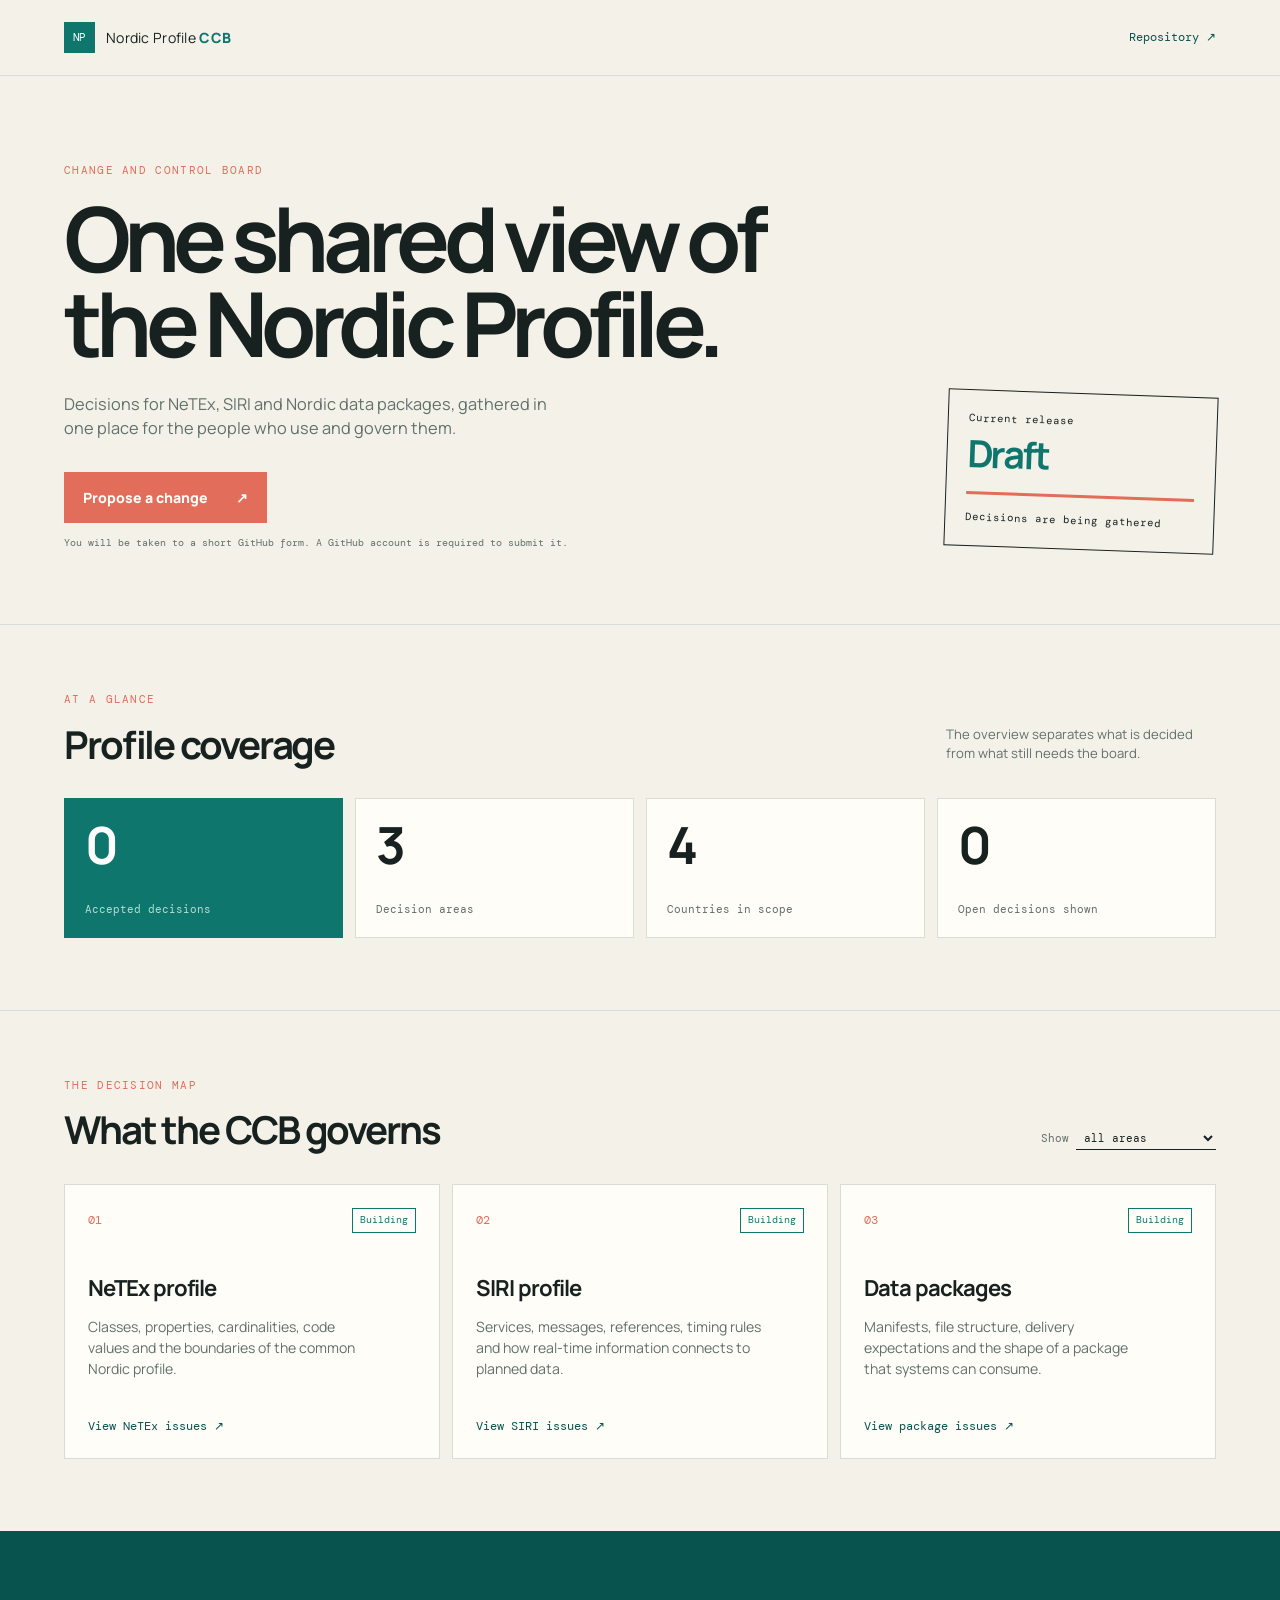
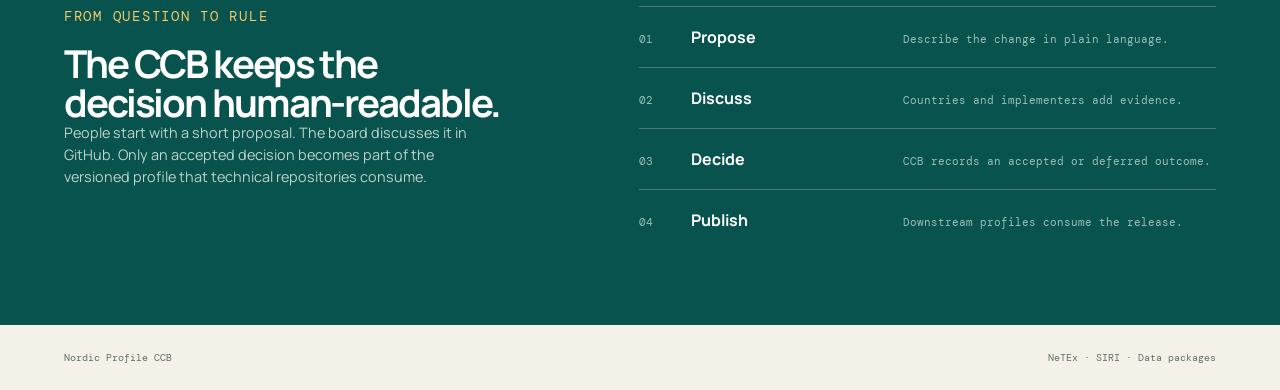
==== docs/index.html @ ba3b88af "Add Nordic Profile overview on GitHub Pages" ====
<!doctype html>
<html lang="en">
<head>
  <meta charset="utf-8">
  <meta name="viewport" content="width=device-width, initial-scale=1">
  <meta name="description" content="Overview of the Nordic Profile decisions for NeTEx, SIRI and data packages.">
  <title>Nordic Profile CCB</title>
  <link rel="preconnect" href="https://fonts.googleapis.com">
  <link rel="preconnect" href="https://fonts.gstatic.com" crossorigin>
  <link href="https://fonts.googleapis.com/css2?family=DM+Mono:wght@400;500&family=Manrope:wght@400;500;600;700;800&display=swap" rel="stylesheet">
  <link rel="stylesheet" href="styles.css">
</head>
<body>
  <header class="topbar">
    <a class="brand" href=".">
      <span class="brand-mark" aria-hidden="true">NP</span>
      <span>Nordic Profile <strong>CCB</strong></span>
    </a>
    <a class="top-link" href="https://github.com/hfjelstad/nordic-profile-change-and-control" target="_blank" rel="noreferrer">Repository <span aria-hidden="true">↗</span></a>
  </header>

  <main>
    <section class="hero">
      <div class="hero-copy">
        <p class="eyebrow">Change and Control Board</p>
        <h1>One shared view of the Nordic Profile.</h1>
        <p class="hero-intro">Decisions for NeTEx, SIRI and Nordic data packages, gathered in one place for the people who use and govern them.</p>
        <a class="primary-action" href="https://github.com/hfjelstad/nordic-profile-change-and-control/issues/new?template=new-decision.yml" target="_blank" rel="noreferrer">Propose a change <span aria-hidden="true">↗</span></a>
        <p class="action-note">You will be taken to a short GitHub form. A GitHub account is required to submit it.</p>
      </div>
      <div class="hero-stamp" aria-label="Nordic Profile status">
        <span class="stamp-label">Current release</span>
        <strong>Draft</strong>
        <span class="stamp-rule"></span>
        <span>Decisions are being gathered</span>
      </div>
    </section>

    <section class="dashboard" aria-labelledby="overview-title">
      <div class="section-heading">
        <div>
          <p class="eyebrow">At a glance</p>
          <h2 id="overview-title">Profile coverage</h2>
        </div>
        <p class="section-note">The overview separates what is decided from what still needs the board.</p>
      </div>
      <div class="summary-grid">
        <article class="summary-card summary-card-accent">
          <span class="summary-number">0</span>
          <span class="summary-label">Accepted decisions</span>
        </article>
        <article class="summary-card">
          <span class="summary-number">3</span>
          <span class="summary-label">Decision areas</span>
        </article>
        <article class="summary-card">
          <span class="summary-number">4</span>
          <span class="summary-label">Countries in scope</span>
        </article>
        <article class="summary-card">
          <span class="summary-number">0</span>
          <span class="summary-label">Open decisions shown</span>
        </article>
      </div>
    </section>

    <section class="areas" aria-labelledby="areas-title">
      <div class="section-heading">
        <div>
          <p class="eyebrow">The decision map</p>
          <h2 id="areas-title">What the CCB governs</h2>
        </div>
        <label class="filter-label" for="area-filter">Show <select id="area-filter"><option value="all">all areas</option><option value="netex">NeTEx</option><option value="siri">SIRI</option><option value="package">Data packages</option></select></label>
      </div>
      <div class="area-grid" id="area-grid">
        <article class="area-card" data-area="netex">
          <div class="area-top"><span class="area-index">01</span><span class="status-pill status-draft">Building</span></div>
          <h3>NeTEx profile</h3>
          <p>Classes, properties, cardinalities, code values and the boundaries of the common Nordic profile.</p>
          <a href="https://github.com/hfjelstad/nordic-profile-change-and-control/issues?q=is%3Aissue+label%3ANeTEx" target="_blank" rel="noreferrer">View NeTEx issues <span aria-hidden="true">↗</span></a>
        </article>
        <article class="area-card" data-area="siri">
          <div class="area-top"><span class="area-index">02</span><span class="status-pill status-draft">Building</span></div>
          <h3>SIRI profile</h3>
          <p>Services, messages, references, timing rules and how real-time information connects to planned data.</p>
          <a href="https://github.com/hfjelstad/nordic-profile-change-and-control/issues?q=is%3Aissue+label%3ASIRI" target="_blank" rel="noreferrer">View SIRI issues <span aria-hidden="true">↗</span></a>
        </article>
        <article class="area-card" data-area="package">
          <div class="area-top"><span class="area-index">03</span><span class="status-pill status-draft">Building</span></div>
          <h3>Data packages</h3>
          <p>Manifests, file structure, delivery expectations and the shape of a package that systems can consume.</p>
          <a href="https://github.com/hfjelstad/nordic-profile-change-and-control/issues?q=is%3Aissue+label%3Adata-package" target="_blank" rel="noreferrer">View package issues <span aria-hidden="true">↗</span></a>
        </article>
      </div>
      <div class="empty-state" id="empty-state" hidden>No decision areas match this filter.</div>
    </section>

    <section class="how-it-works" aria-labelledby="flow-title">
      <div class="flow-intro">
        <p class="eyebrow">From question to rule</p>
        <h2 id="flow-title">The CCB keeps the decision human-readable.</h2>
        <p>People start with a short proposal. The board discusses it in GitHub. Only an accepted decision becomes part of the versioned profile that technical repositories consume.</p>
      </div>
      <ol class="flow-list">
        <li><span>01</span><strong>Propose</strong><small>Describe the change in plain language.</small></li>
        <li><span>02</span><strong>Discuss</strong><small>Countries and implementers add evidence.</small></li>
        <li><span>03</span><strong>Decide</strong><small>CCB records an accepted or deferred outcome.</small></li>
        <li><span>04</span><strong>Publish</strong><small>Downstream profiles consume the release.</small></li>
      </ol>
    </section>
  </main>

  <footer class="footer"><span>Nordic Profile CCB</span><span>NeTEx · SIRI · Data packages</span></footer>
  <script src="app.js"></script>
</body>
</html>
---- docs/styles.css ----
:root {
  --ink: #17211f;
  --muted: #61706b;
  --paper: #f4f1e9;
  --white: #fffdf8;
  --line: #d8ddd5;
  --teal: #0f766e;
  --teal-dark: #09534e;
  --coral: #e26d5a;
  --yellow: #f3c969;
  --mono: "DM Mono", monospace;
  --sans: "Manrope", sans-serif;
}

* { box-sizing: border-box; }
html { background: var(--paper); scroll-behavior: smooth; }
body { margin: 0; color: var(--ink); font-family: var(--sans); line-height: 1.5; }
a { color: inherit; }
.topbar { align-items: center; border-bottom: 1px solid var(--line); display: flex; justify-content: space-between; margin: 0 auto; max-width: 1280px; padding: 22px 5vw; }
.brand { align-items: center; display: flex; font-size: .88rem; gap: 11px; letter-spacing: .02em; text-decoration: none; }
.brand strong { color: var(--teal); font-weight: 800; }
.brand-mark { align-items: center; background: var(--teal); color: white; display: inline-flex; font-family: var(--mono); font-size: .7rem; height: 31px; justify-content: center; letter-spacing: -.06em; width: 31px; }
.top-link, .area-card a { color: var(--teal-dark); font-family: var(--mono); font-size: .72rem; text-decoration: none; }
.top-link:hover, .area-card a:hover { color: var(--coral); }
main { margin: 0 auto; max-width: 1280px; }
.hero { align-items: end; display: grid; gap: 8vw; grid-template-columns: minmax(0, 1fr) 270px; min-height: 490px; padding: 86px 5vw 74px; }
.eyebrow { color: var(--coral); font-family: var(--mono); font-size: .68rem; letter-spacing: .12em; margin: 0 0 18px; text-transform: uppercase; }
h1, h2, h3, p { margin-top: 0; }
h1 { font-size: clamp(3rem, 7vw, 6.7rem); letter-spacing: -.075em; line-height: .94; margin-bottom: 27px; max-width: 800px; }
h2 { font-size: clamp(1.65rem, 3vw, 2.65rem); letter-spacing: -.055em; line-height: 1; margin-bottom: 0; }
h3 { font-size: 1.38rem; letter-spacing: -.04em; margin-bottom: 12px; }
.hero-intro { color: var(--muted); font-size: 1.02rem; max-width: 510px; }
.primary-action { background: var(--coral); color: #fffdf8; display: inline-flex; font-size: .88rem; font-weight: 800; gap: 28px; margin-top: 15px; padding: 15px 19px; text-decoration: none; }
.primary-action:hover { background: var(--teal); }
.action-note { color: var(--muted); font-family: var(--mono); font-size: .64rem; margin: 12px 0 0; }
.hero-stamp { border: 1px solid var(--ink); display: flex; flex-direction: column; gap: 8px; padding: 20px; transform: rotate(2deg); }
.hero-stamp strong { color: var(--teal); font-size: 2.35rem; letter-spacing: -.07em; line-height: 1; }
.stamp-label, .hero-stamp > span:last-child { font-family: var(--mono); font-size: .66rem; }
.stamp-rule { background: var(--coral); height: 3px; margin: 12px 0 7px; width: 100%; }
.dashboard, .areas { border-top: 1px solid var(--line); padding: 66px 5vw 72px; }
.section-heading { align-items: end; display: flex; justify-content: space-between; margin-bottom: 34px; }
.section-note { color: var(--muted); font-size: .82rem; margin: 0; max-width: 270px; }
.summary-grid { display: grid; gap: 12px; grid-template-columns: repeat(4, 1fr); }
.summary-card { background: var(--white); border: 1px solid var(--line); display: flex; flex-direction: column; min-height: 140px; padding: 20px; }
.summary-card-accent { background: var(--teal); border-color: var(--teal); color: white; }
.summary-number { font-size: 3.2rem; font-weight: 700; letter-spacing: -.08em; line-height: 1; }
.summary-label { color: var(--muted); font-family: var(--mono); font-size: .67rem; margin-top: auto; }
.summary-card-accent .summary-label { color: #b7dbd5; }
.filter-label { color: var(--muted); font-family: var(--mono); font-size: .7rem; }
select { background: transparent; border: 0; border-bottom: 1px solid var(--ink); color: var(--ink); font: inherit; padding: 3px 25px 3px 4px; }
.area-grid { display: grid; gap: 12px; grid-template-columns: repeat(3, 1fr); }
.area-card { background: var(--white); border: 1px solid var(--line); display: flex; flex-direction: column; min-height: 275px; padding: 23px; }
.area-card p { color: var(--muted); font-size: .88rem; max-width: 290px; }
.area-card a { margin-top: auto; }
.area-top { align-items: center; display: flex; justify-content: space-between; margin-bottom: 38px; }
.area-index { color: var(--coral); font-family: var(--mono); font-size: .73rem; }
.status-pill { border: 1px solid currentColor; font-family: var(--mono); font-size: .62rem; padding: 4px 7px; }
.status-draft { color: var(--teal); }
.empty-state { color: var(--muted); padding: 30px 0 0; }
.how-it-works { background: var(--teal-dark); color: white; display: grid; gap: 8vw; grid-template-columns: .9fr 1.1fr; padding: 75px 5vw; }
.how-it-works .eyebrow { color: var(--yellow); }
.how-it-works h2 { max-width: 450px; }
.how-it-works p { color: #bdd3cd; font-size: .9rem; max-width: 430px; }
.flow-list { list-style: none; margin: 0; padding: 0; }
.flow-list li { align-items: baseline; border-top: 1px solid #467b74; display: grid; gap: 17px; grid-template-columns: 35px 1fr 1.6fr; padding: 18px 0; }
.flow-list span, .flow-list small { color: #98c0b9; font-family: var(--mono); font-size: .66rem; }
.flow-list strong { font-size: 1rem; }
.footer { color: var(--muted); display: flex; font-family: var(--mono); font-size: .65rem; justify-content: space-between; margin: 0 auto; max-width: 1280px; padding: 25px 5vw; }
@media (max-width: 720px) {
  .topbar { padding: 18px 6vw; }
  .top-link { font-size: .65rem; }
  .hero { display: block; min-height: auto; padding: 68px 6vw 62px; }
  h1 { font-size: clamp(3rem, 15vw, 5rem); }
  .hero-stamp { margin-top: 54px; max-width: 270px; }
  .dashboard, .areas { padding: 50px 6vw; }
  .section-heading { align-items: start; display: block; }
  .section-note { margin-top: 18px; }
  .summary-grid { grid-template-columns: repeat(2, 1fr); }
  .area-grid { grid-template-columns: 1fr; }
  .how-it-works { display: block; padding: 56px 6vw; }
  .flow-list { margin-top: 42px; }
  .flow-list li { grid-template-columns: 30px 1fr; }
  .flow-list small { grid-column: 2; margin-top: -12px; }
  .footer { display: block; padding: 23px 6vw; }
  .footer span { display: block; margin-bottom: 8px; }
}
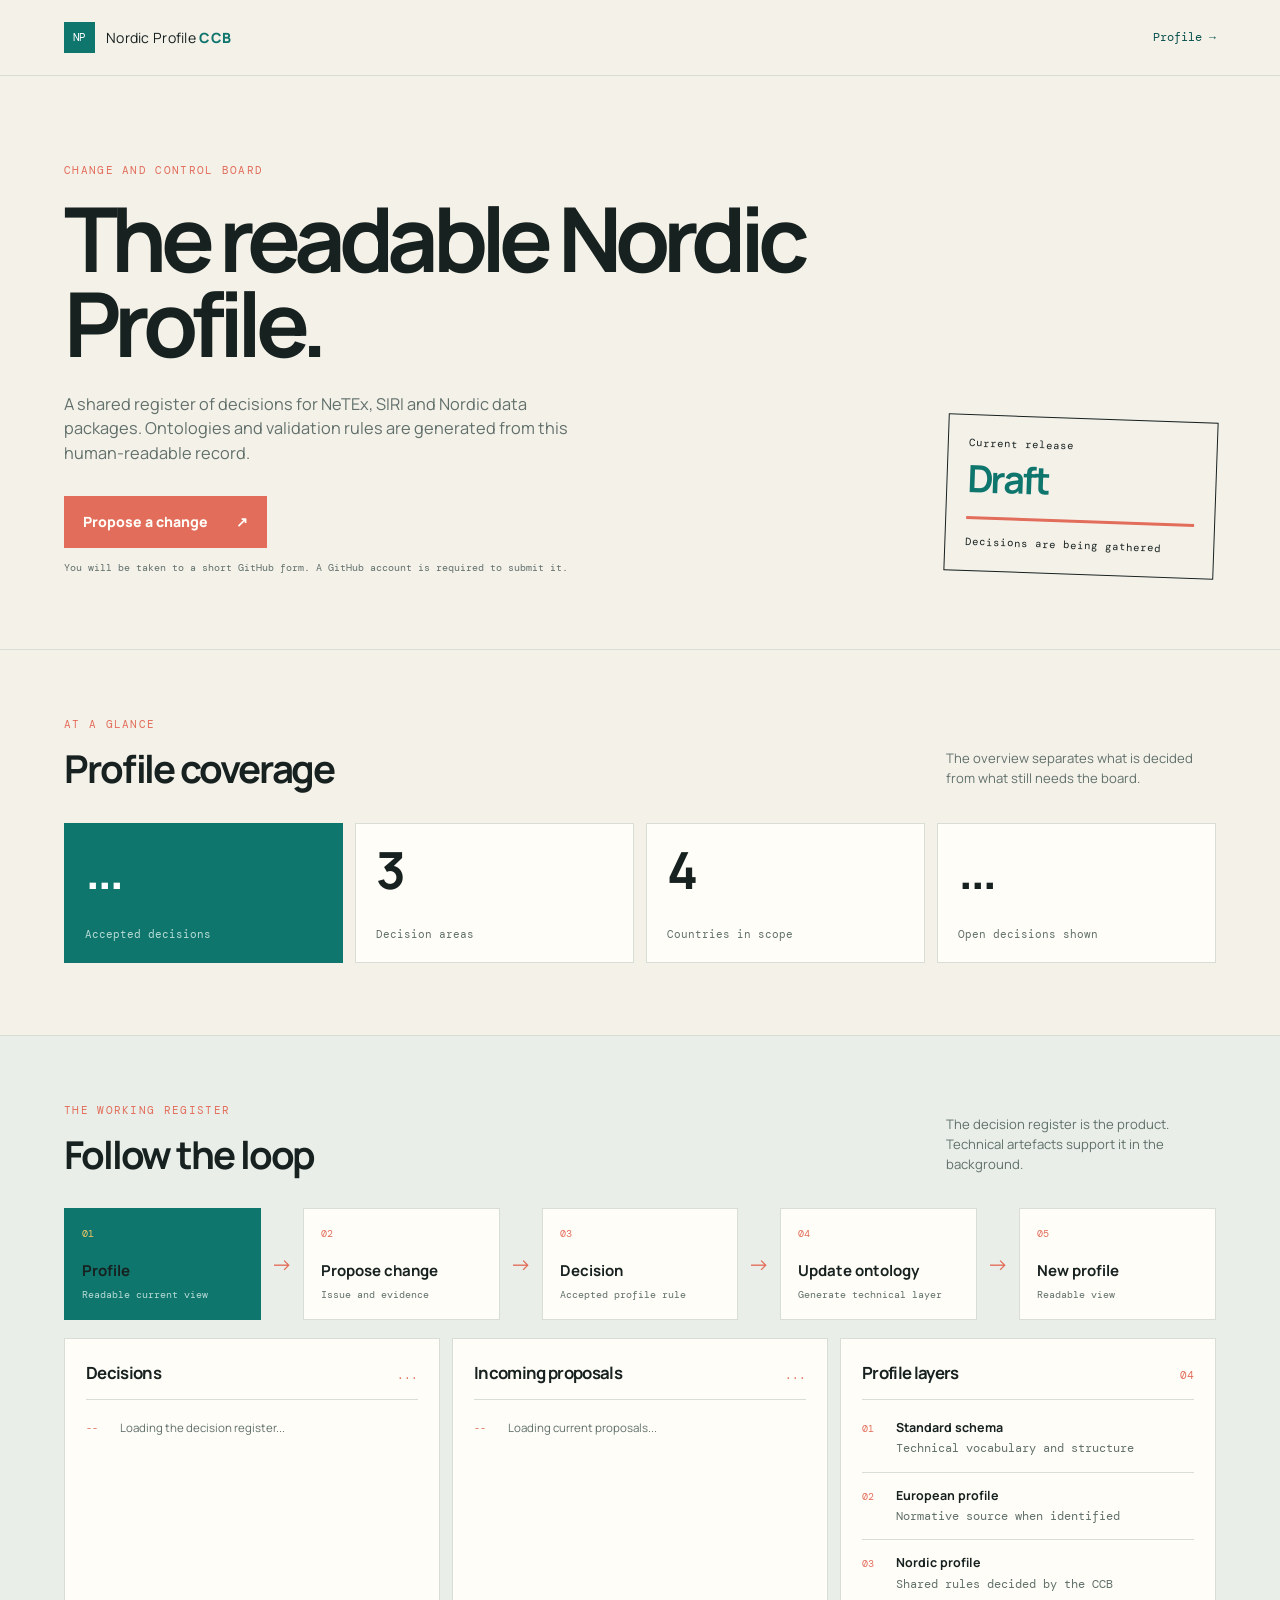
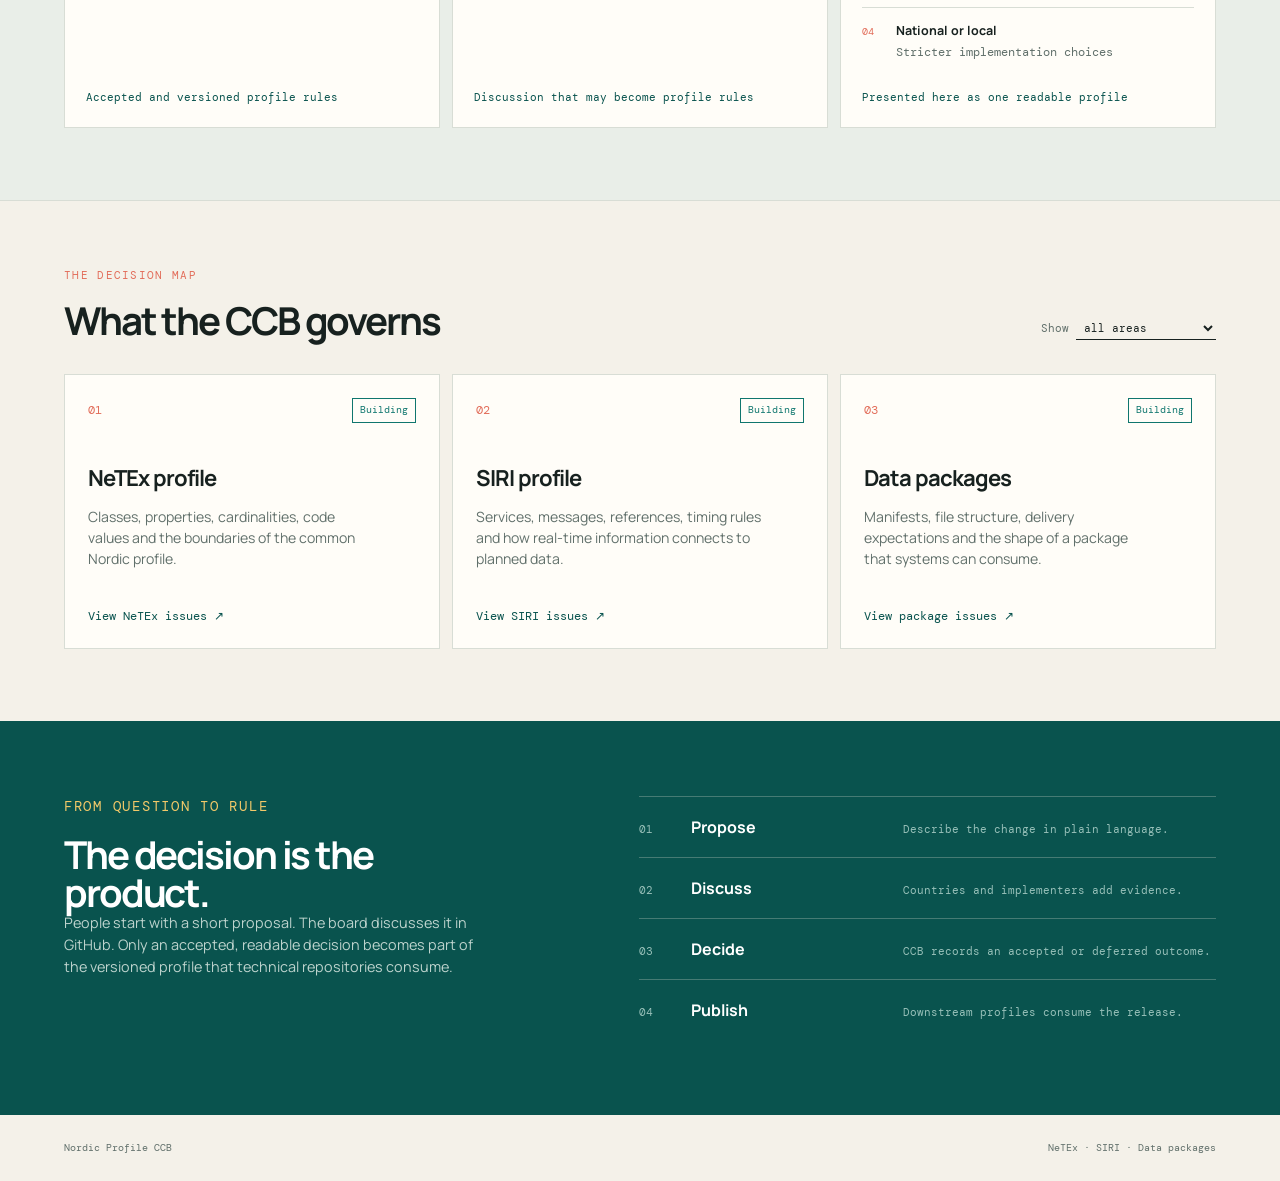
==== commit 312c2a53: "Add SIRI-FM proposal bundle and profile baseline" ====
--- a/docs/index.html
+++ b/docs/index.html
@@ -3,7 +3,7 @@
 <head>
   <meta charset="utf-8">
   <meta name="viewport" content="width=device-width, initial-scale=1">
-  <meta name="description" content="Overview of the Nordic Profile decisions for NeTEx, SIRI and data packages.">
+  <meta name="description" content="Readable register of Nordic Profile decisions for NeTEx, SIRI and data packages.">
   <title>Nordic Profile CCB</title>
   <link rel="preconnect" href="https://fonts.googleapis.com">
   <link rel="preconnect" href="https://fonts.gstatic.com" crossorigin>
@@ -16,15 +16,15 @@
       <span class="brand-mark" aria-hidden="true">NP</span>
       <span>Nordic Profile <strong>CCB</strong></span>
     </a>
-    <a class="top-link" href="https://github.com/hfjelstad/nordic-profile-change-and-control" target="_blank" rel="noreferrer">Repository <span aria-hidden="true">↗</span></a>
+    <a class="top-link" href="profile.html">Profile <span aria-hidden="true">→</span></a>
   </header>
 
   <main>
     <section class="hero">
       <div class="hero-copy">
         <p class="eyebrow">Change and Control Board</p>
-        <h1>One shared view of the Nordic Profile.</h1>
-        <p class="hero-intro">Decisions for NeTEx, SIRI and Nordic data packages, gathered in one place for the people who use and govern them.</p>
+        <h1>The readable Nordic Profile.</h1>
+        <p class="hero-intro">A shared register of decisions for NeTEx, SIRI and Nordic data packages. Ontologies and validation rules are generated from this human-readable record.</p>
         <a class="primary-action" href="https://github.com/hfjelstad/nordic-profile-change-and-control/issues/new?template=new-decision.yml" target="_blank" rel="noreferrer">Propose a change <span aria-hidden="true">↗</span></a>
         <p class="action-note">You will be taken to a short GitHub form. A GitHub account is required to submit it.</p>
       </div>
@@ -46,7 +46,7 @@
       </div>
       <div class="summary-grid">
         <article class="summary-card summary-card-accent">
-          <span class="summary-number">0</span>
+          <span class="summary-number" id="accepted-count">...</span>
           <span class="summary-label">Accepted decisions</span>
         </article>
         <article class="summary-card">
@@ -58,8 +58,55 @@
           <span class="summary-label">Countries in scope</span>
         </article>
         <article class="summary-card">
-          <span class="summary-number">0</span>
+          <span class="summary-number" id="open-count">...</span>
           <span class="summary-label">Open decisions shown</span>
+        </article>
+      </div>
+    </section>
+
+    <section class="workspace" aria-labelledby="workspace-title">
+      <div class="section-heading">
+        <div>
+          <p class="eyebrow">The working register</p>
+          <h2 id="workspace-title">Follow the loop</h2>
+        </div>
+        <p class="section-note">The decision register is the product. Technical artefacts support it in the background.</p>
+      </div>
+      <div class="loop-strip" aria-label="Closed feedback loop">
+        <a class="loop-step loop-step-link loop-step-current" href="profile.html"><span>01</span><strong>Profile</strong><small>Readable current view</small></a>
+        <span class="loop-arrow" aria-hidden="true">→</span>
+        <a class="loop-step loop-step-link" href="https://github.com/hfjelstad/nordic-profile-change-and-control/issues/new?template=new-decision.yml" target="_blank" rel="noreferrer"><span>02</span><strong>Propose change</strong><small>Issue and evidence</small></a>
+        <span class="loop-arrow" aria-hidden="true">→</span>
+        <div class="loop-step"><span>03</span><strong>Decision</strong><small>Accepted profile rule</small></div>
+        <span class="loop-arrow" aria-hidden="true">→</span>
+        <div class="loop-step"><span>04</span><strong>Update ontology</strong><small>Generate technical layer</small></div>
+        <span class="loop-arrow" aria-hidden="true">→</span>
+        <a class="loop-step loop-step-link" href="profile.html"><span>05</span><strong>New profile</strong><small>Readable view</small></a>
+      </div>
+      <div class="register-grid">
+        <article class="register-panel">
+          <div class="panel-heading"><h3>Decisions</h3><span class="panel-count" id="decision-count">...</span></div>
+          <ul class="register-list" id="decision-list">
+            <li class="register-empty"><span class="list-marker">--</span><span>Loading the decision register...</span></li>
+          </ul>
+          <span class="panel-link panel-link-static">Accepted and versioned profile rules</span>
+        </article>
+        <article class="register-panel">
+          <div class="panel-heading"><h3>Incoming proposals</h3><span class="panel-count" id="issue-count">...</span></div>
+          <ul class="register-list" id="issue-list">
+            <li class="register-empty"><span class="list-marker">--</span><span>Loading current proposals...</span></li>
+          </ul>
+          <span class="panel-link panel-link-static">Discussion that may become profile rules</span>
+        </article>
+        <article class="register-panel">
+          <div class="panel-heading"><h3>Profile layers</h3><span class="panel-count">04</span></div>
+          <ul class="register-list">
+            <li><span class="list-marker">01</span><span><strong>Standard schema</strong><small>Technical vocabulary and structure</small></span></li>
+            <li><span class="list-marker">02</span><span><strong>European profile</strong><small>Normative source when identified</small></span></li>
+            <li><span class="list-marker">03</span><span><strong>Nordic profile</strong><small>Shared rules decided by the CCB</small></span></li>
+            <li><span class="list-marker">04</span><span><strong>National or local</strong><small>Stricter implementation choices</small></span></li>
+          </ul>
+          <span class="panel-link panel-link-static">Presented here as one readable profile</span>
         </article>
       </div>
     </section>
@@ -98,8 +145,8 @@
     <section class="how-it-works" aria-labelledby="flow-title">
       <div class="flow-intro">
         <p class="eyebrow">From question to rule</p>
-        <h2 id="flow-title">The CCB keeps the decision human-readable.</h2>
-        <p>People start with a short proposal. The board discusses it in GitHub. Only an accepted decision becomes part of the versioned profile that technical repositories consume.</p>
+        <h2 id="flow-title">The decision is the product.</h2>
+        <p>People start with a short proposal. The board discusses it in GitHub. Only an accepted, readable decision becomes part of the versioned profile that technical repositories consume.</p>
       </div>
       <ol class="flow-list">
         <li><span>01</span><strong>Propose</strong><small>Describe the change in plain language.</small></li>
--- a/docs/styles.css
+++ b/docs/styles.css
@@ -37,7 +37,7 @@
 .hero-stamp strong { color: var(--teal); font-size: 2.35rem; letter-spacing: -.07em; line-height: 1; }
 .stamp-label, .hero-stamp > span:last-child { font-family: var(--mono); font-size: .66rem; }
 .stamp-rule { background: var(--coral); height: 3px; margin: 12px 0 7px; width: 100%; }
-.dashboard, .areas { border-top: 1px solid var(--line); padding: 66px 5vw 72px; }
+.dashboard, .workspace, .areas { border-top: 1px solid var(--line); padding: 66px 5vw 72px; }
 .section-heading { align-items: end; display: flex; justify-content: space-between; margin-bottom: 34px; }
 .section-note { color: var(--muted); font-size: .82rem; margin: 0; max-width: 270px; }
 .summary-grid { display: grid; gap: 12px; grid-template-columns: repeat(4, 1fr); }
@@ -46,6 +46,35 @@
 .summary-number { font-size: 3.2rem; font-weight: 700; letter-spacing: -.08em; line-height: 1; }
 .summary-label { color: var(--muted); font-family: var(--mono); font-size: .67rem; margin-top: auto; }
 .summary-card-accent .summary-label { color: #b7dbd5; }
+.workspace { background: #e9eee8; }
+.loop-strip { align-items: stretch; display: grid; gap: 10px; grid-template-columns: 1fr auto 1fr auto 1fr auto 1fr auto 1fr; margin-bottom: 18px; }
+.loop-step { background: var(--white); border: 1px solid var(--line); display: flex; flex-direction: column; min-height: 112px; padding: 17px; }
+.loop-step-current { background: var(--teal); border-color: var(--teal); color: white; }
+.loop-step-link { color: inherit; text-decoration: none; }
+.loop-step-link:hover { border-color: var(--coral); color: var(--teal-dark); }
+.loop-step span { color: var(--coral); font-family: var(--mono); font-size: .65rem; margin-bottom: 18px; }
+.loop-step-current span { color: var(--yellow); }
+.loop-step strong { font-size: .94rem; }
+.loop-step small { color: var(--muted); font-family: var(--mono); font-size: .61rem; margin-top: auto; }
+.loop-step-current small { color: #b7dbd5; }
+.loop-arrow { align-self: center; color: var(--coral); font-size: 1.35rem; }
+.register-grid { display: grid; gap: 12px; grid-template-columns: repeat(3, 1fr); }
+.register-panel { background: var(--white); border: 1px solid var(--line); display: flex; flex-direction: column; min-height: 270px; padding: 21px; }
+.panel-heading { align-items: baseline; border-bottom: 1px solid var(--line); display: flex; justify-content: space-between; margin-bottom: 5px; padding-bottom: 13px; }
+.panel-heading h3 { font-size: 1.05rem; margin: 0; }
+.panel-count { color: var(--coral); font-family: var(--mono); font-size: .68rem; }
+.register-list { list-style: none; margin: 0; padding: 0; }
+.register-list li { align-items: flex-start; border-bottom: 1px solid var(--line); display: flex; gap: 12px; padding: 14px 0; }
+.register-list li:last-child { border-bottom: 0; }
+.list-marker { color: var(--coral); flex: 0 0 22px; font-family: var(--mono); font-size: .63rem; padding-top: 2px; }
+.register-list a { color: var(--ink); text-decoration: none; }
+.register-list a:hover { color: var(--teal); }
+.register-list strong, .register-list small { display: block; }
+.register-list strong { font-size: .78rem; }
+.register-list small, .register-empty { color: var(--muted); font-size: .72rem; }
+.register-list small { font-family: var(--mono); margin-top: 3px; }
+.panel-link { color: var(--teal-dark); font-family: var(--mono); font-size: .66rem; margin-top: auto; padding-top: 15px; text-decoration: none; }
+.panel-link:hover { color: var(--coral); }
 .filter-label { color: var(--muted); font-family: var(--mono); font-size: .7rem; }
 select { background: transparent; border: 0; border-bottom: 1px solid var(--ink); color: var(--ink); font: inherit; padding: 3px 25px 3px 4px; }
 .area-grid { display: grid; gap: 12px; grid-template-columns: repeat(3, 1fr); }
@@ -66,16 +95,84 @@
 .flow-list span, .flow-list small { color: #98c0b9; font-family: var(--mono); font-size: .66rem; }
 .flow-list strong { font-size: 1rem; }
 .footer { color: var(--muted); display: flex; font-family: var(--mono); font-size: .65rem; justify-content: space-between; margin: 0 auto; max-width: 1280px; padding: 25px 5vw; }
+.profile-hero { align-items: end; display: grid; gap: 8vw; grid-template-columns: minmax(0, 1fr) 270px; padding: 76px 5vw 65px; }
+.profile-hero h1 { margin-bottom: 24px; }
+.profile-meta { border-left: 3px solid var(--coral); display: flex; flex-direction: column; gap: 7px; padding: 9px 0 9px 18px; }
+.profile-meta span, .profile-meta small { color: var(--muted); font-family: var(--mono); font-size: .64rem; }
+.profile-meta strong { color: var(--teal); font-size: 1.75rem; letter-spacing: -.06em; }
+.profile-toolbar { align-items: end; border-bottom: 1px solid var(--line); border-top: 1px solid var(--line); display: flex; justify-content: space-between; padding: 18px 5vw; }
+.profile-tabs { display: flex; gap: 7px; }
+.profile-tab { background: transparent; border: 1px solid var(--line); color: var(--muted); cursor: pointer; font: .68rem var(--mono); padding: 9px 12px; }
+.profile-tab:hover, .profile-tab.is-active { background: var(--teal); border-color: var(--teal); color: white; }
+.profile-search { color: var(--muted); display: flex; flex-direction: column; font: .62rem var(--mono); gap: 6px; }
+.profile-search input { background: var(--white); border: 1px solid var(--line); color: var(--ink); font: .78rem var(--sans); min-width: 280px; padding: 9px 11px; }
+.profile-summary { display: grid; grid-template-columns: repeat(3, 1fr); gap: 1px; background: var(--line); border-bottom: 1px solid var(--line); }
+.profile-summary div { background: var(--paper); display: flex; flex-direction: column; padding: 22px 5vw; }
+.profile-summary strong { font-size: 2.1rem; letter-spacing: -.07em; line-height: 1; }
+.profile-summary span { color: var(--muted); font: .64rem var(--mono); margin-top: 9px; }
+.profile-context { background: #e9eee8; border-bottom: 1px solid var(--line); padding: 58px 5vw 64px; }
+.context-grid { display: grid; gap: 10px; grid-template-columns: .7fr .7fr 1.6fr; }
+.context-card { background: var(--white); border: 1px solid var(--line); display: flex; flex-direction: column; min-height: 115px; padding: 18px; }
+.context-card span { color: var(--coral); font: .62rem var(--mono); text-transform: uppercase; }
+.context-card strong { font-size: 1.2rem; letter-spacing: -.04em; margin-top: 16px; }
+.context-card small { color: var(--muted); font: .62rem var(--mono); margin-top: auto; }
+.context-tags { display: flex; flex-wrap: wrap; gap: 7px; margin-top: 17px; }
+.context-tags span { background: #dce8df; color: var(--teal-dark); font-size: .62rem; padding: 7px 9px; text-transform: none; }
+.profile-content { padding: 67px 5vw 90px; }
+.profile-list { display: grid; gap: 10px; grid-template-columns: repeat(2, minmax(0, 1fr)); }
+.profile-entry { background: var(--white); border: 1px solid var(--line); display: flex; min-height: 180px; padding: 21px; }
+.entry-marker { color: var(--coral); flex: 0 0 48px; font: .6rem var(--mono); padding-top: 4px; }
+.entry-body { min-width: 0; }
+.entry-heading { align-items: baseline; display: flex; gap: 12px; justify-content: space-between; }
+.entry-heading h3 { font-size: 1.08rem; margin-bottom: 0; }
+.entry-heading span { color: var(--teal); font: .59rem var(--mono); white-space: nowrap; }
+.entry-body p { color: var(--muted); font-size: .8rem; margin: 16px 0; }
+.entry-body code { background: #e9eee8; color: var(--teal-dark); display: block; font: .64rem var(--mono); overflow-wrap: anywhere; padding: 7px 9px; }
+.entry-body small { color: var(--muted); display: block; font: .6rem var(--mono); margin-top: 12px; }
+.profile-rule { min-height: 130px; }
+.profile-rule .entry-body p { margin: 10px 0; }
+.object-rules { border-left: 2px solid var(--coral); display: flex; flex-direction: column; gap: 6px; margin: 16px 0 3px; padding-left: 11px; }
+.object-rules strong { color: var(--teal-dark); font: .63rem var(--mono); text-transform: uppercase; }
+.object-rules span { color: var(--muted); font-size: .71rem; }
+.object-rules code { background: transparent; display: inline; font-size: .62rem; padding: 0; }
+.object-links { display: flex; flex-wrap: wrap; gap: 8px; margin-top: 15px; }
+.object-links a { border-bottom: 1px solid var(--teal); color: var(--teal-dark); font: .63rem var(--mono); text-decoration: none; text-transform: capitalize; }
+.object-links a:hover { border-color: var(--coral); color: var(--coral); }
+.object-doc-path { border-left: 2px solid var(--teal); display: flex; flex-direction: column; gap: 5px; margin-top: 15px; padding-left: 11px; }
+.object-doc-path strong { color: var(--teal-dark); font: .63rem var(--mono); text-transform: uppercase; }
+.object-doc-path code { background: transparent; color: var(--muted); font-size: .62rem; overflow-wrap: anywhere; padding: 0; }
+.profile-loading { background: var(--white); border: 1px solid var(--line); color: var(--muted); grid-column: 1 / -1; padding: 27px; }
+.pending-content { background: #eee8d8; border-top: 1px solid var(--line); padding: 58px 5vw 72px; }
+.pending-list { display: grid; grid-template-columns: minmax(0, 1fr); }
+.pending-entry { background: var(--white); border: 1px solid #d9cba8; display: flex; max-width: 680px; padding: 21px; }
+.pending-entry .entry-heading span { color: var(--coral); }
 @media (max-width: 720px) {
   .topbar { padding: 18px 6vw; }
   .top-link { font-size: .65rem; }
   .hero { display: block; min-height: auto; padding: 68px 6vw 62px; }
   h1 { font-size: clamp(3rem, 15vw, 5rem); }
   .hero-stamp { margin-top: 54px; max-width: 270px; }
-  .dashboard, .areas { padding: 50px 6vw; }
+  .profile-hero { display: block; padding: 58px 6vw 48px; }
+  .profile-meta { margin-top: 42px; max-width: 270px; }
+  .profile-toolbar { align-items: start; display: block; padding: 17px 6vw; }
+  .profile-search { margin-top: 17px; }
+  .profile-search input { min-width: 0; width: 100%; }
+  .profile-summary div { padding: 18px 6vw; }
+  .profile-context { padding: 50px 6vw 55px; }
+  .context-grid { grid-template-columns: 1fr 1fr; }
+  .context-card-wide { grid-column: 1 / -1; }
+  .profile-content { padding: 50px 6vw 65px; }
+  .profile-list { grid-template-columns: 1fr; }
+  .pending-content { padding: 50px 6vw 65px; }
+  .dashboard, .workspace, .areas { padding: 50px 6vw; }
   .section-heading { align-items: start; display: block; }
   .section-note { margin-top: 18px; }
   .summary-grid { grid-template-columns: repeat(2, 1fr); }
+  .loop-strip { gap: 0; grid-template-columns: 1fr; }
+  .loop-arrow { display: none; }
+  .loop-step { min-height: 92px; }
+  .loop-step + .loop-step { border-top: 0; }
+  .register-grid { grid-template-columns: 1fr; }
   .area-grid { grid-template-columns: 1fr; }
   .how-it-works { display: block; padding: 56px 6vw; }
   .flow-list { margin-top: 42px; }
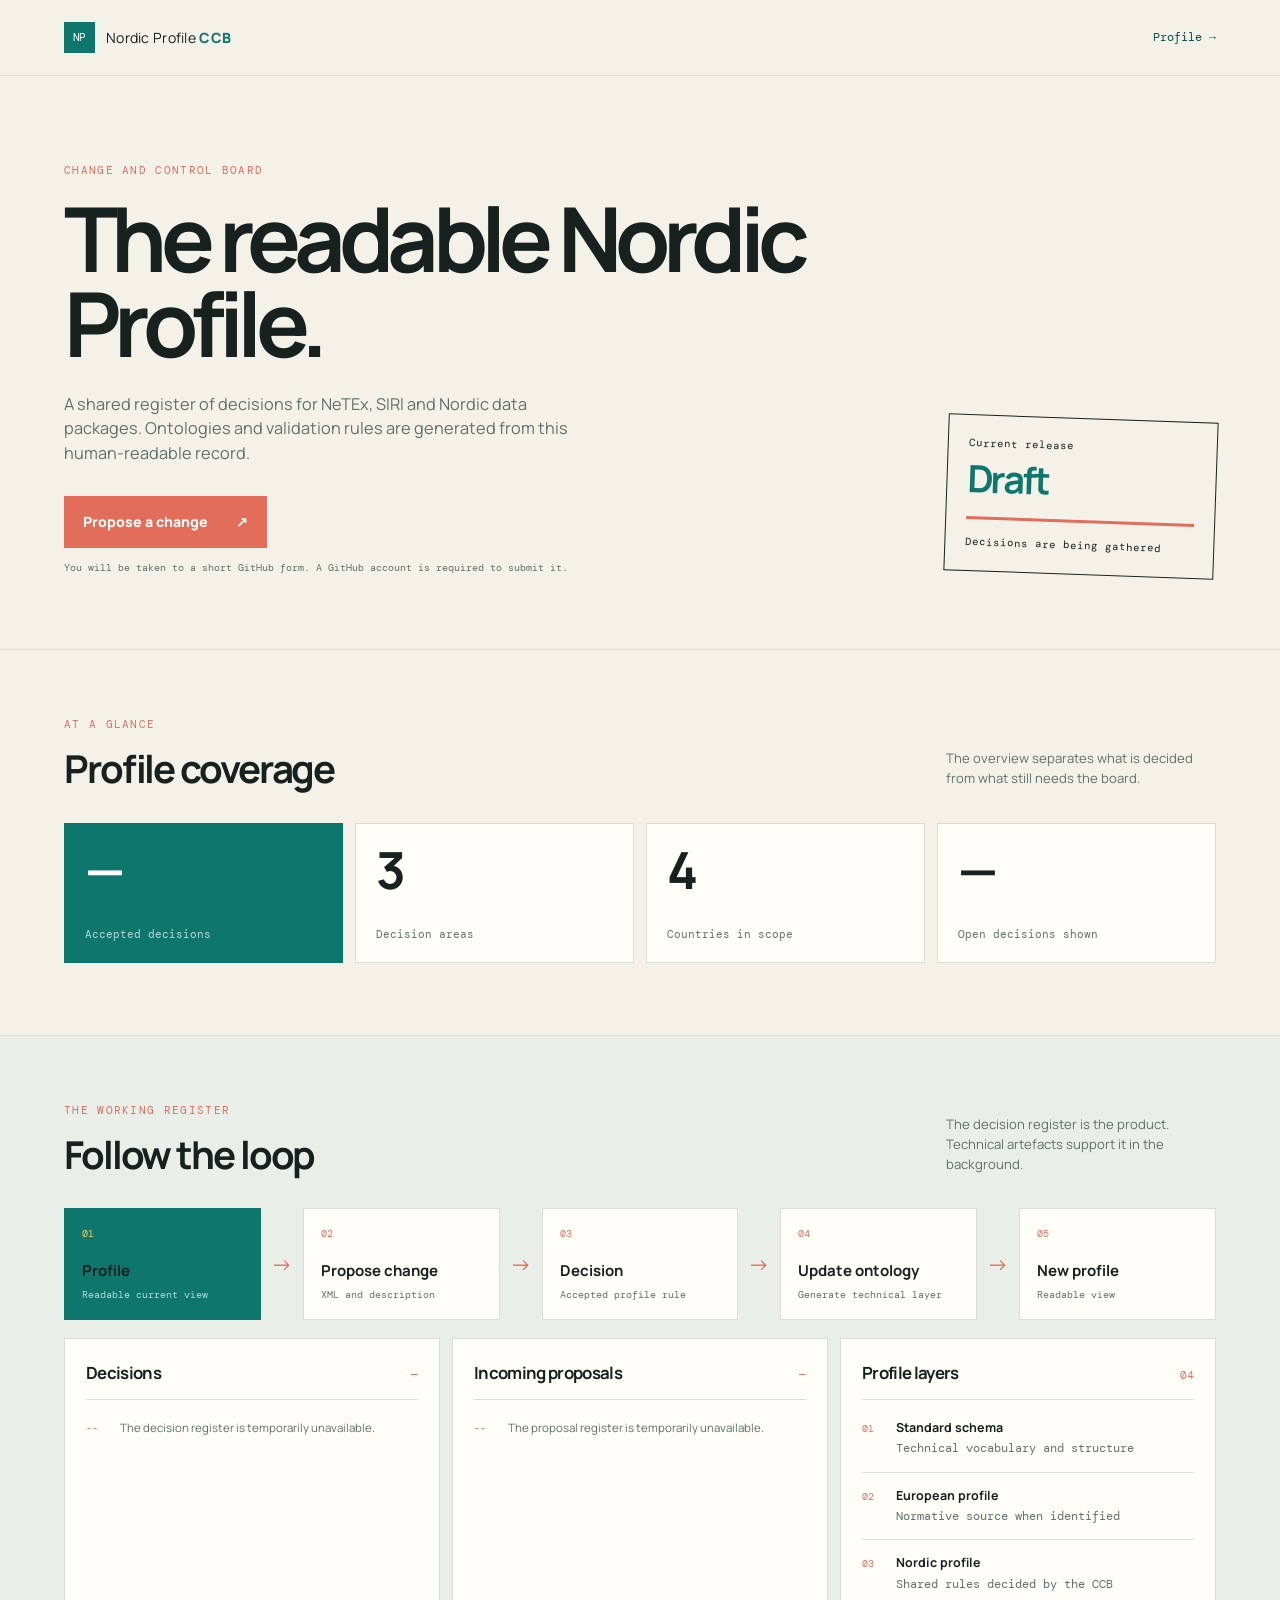
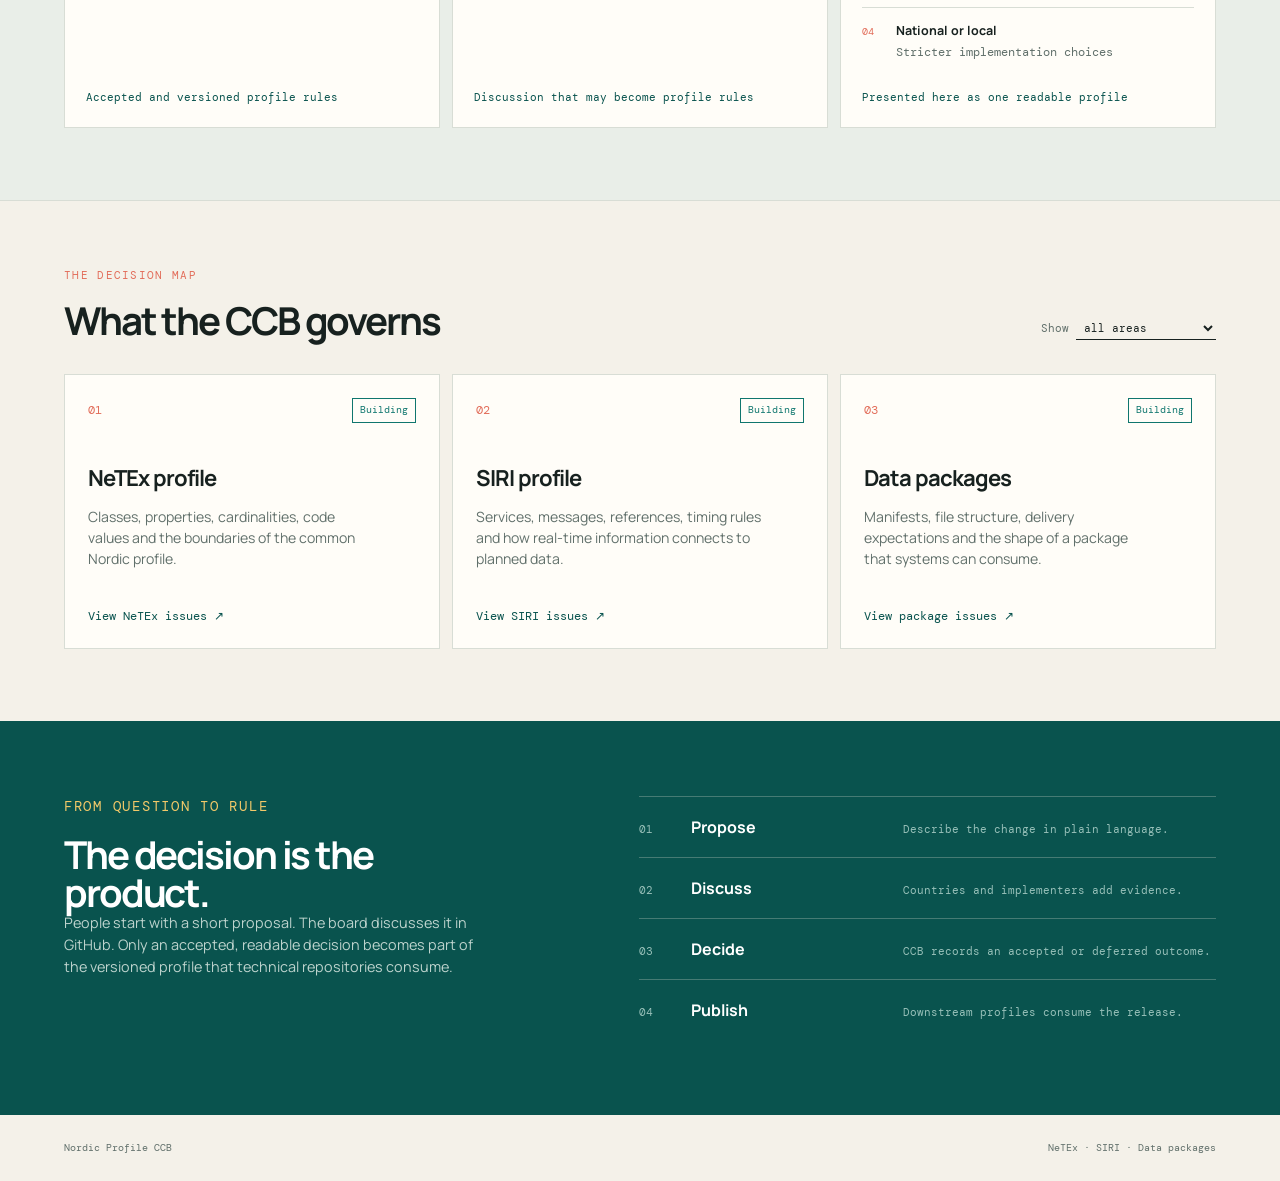
==== commit 799a14dd: "Simplify intake to one XML-plus-description form for new and changed decisions" ====
--- a/docs/index.html
+++ b/docs/index.html
@@ -25,7 +25,7 @@
         <p class="eyebrow">Change and Control Board</p>
         <h1>The readable Nordic Profile.</h1>
         <p class="hero-intro">A shared register of decisions for NeTEx, SIRI and Nordic data packages. Ontologies and validation rules are generated from this human-readable record.</p>
-        <a class="primary-action" href="https://github.com/hfjelstad/nordic-profile-change-and-control/issues/new?template=new-decision.yml" target="_blank" rel="noreferrer">Propose a change <span aria-hidden="true">↗</span></a>
+        <a class="primary-action" href="https://github.com/hfjelstad/nordic-profile-change-and-control/issues/new?template=xml-proposal.yml" target="_blank" rel="noreferrer">Propose a change <span aria-hidden="true">↗</span></a>
         <p class="action-note">You will be taken to a short GitHub form. A GitHub account is required to submit it.</p>
       </div>
       <div class="hero-stamp" aria-label="Nordic Profile status">
@@ -75,7 +75,7 @@
       <div class="loop-strip" aria-label="Closed feedback loop">
         <a class="loop-step loop-step-link loop-step-current" href="profile.html"><span>01</span><strong>Profile</strong><small>Readable current view</small></a>
         <span class="loop-arrow" aria-hidden="true">→</span>
-        <a class="loop-step loop-step-link" href="https://github.com/hfjelstad/nordic-profile-change-and-control/issues/new?template=new-decision.yml" target="_blank" rel="noreferrer"><span>02</span><strong>Propose change</strong><small>Issue and evidence</small></a>
+        <a class="loop-step loop-step-link" href="https://github.com/hfjelstad/nordic-profile-change-and-control/issues/new?template=xml-proposal.yml" target="_blank" rel="noreferrer"><span>02</span><strong>Propose change</strong><small>XML and description</small></a>
         <span class="loop-arrow" aria-hidden="true">→</span>
         <div class="loop-step"><span>03</span><strong>Decision</strong><small>Accepted profile rule</small></div>
         <span class="loop-arrow" aria-hidden="true">→</span>
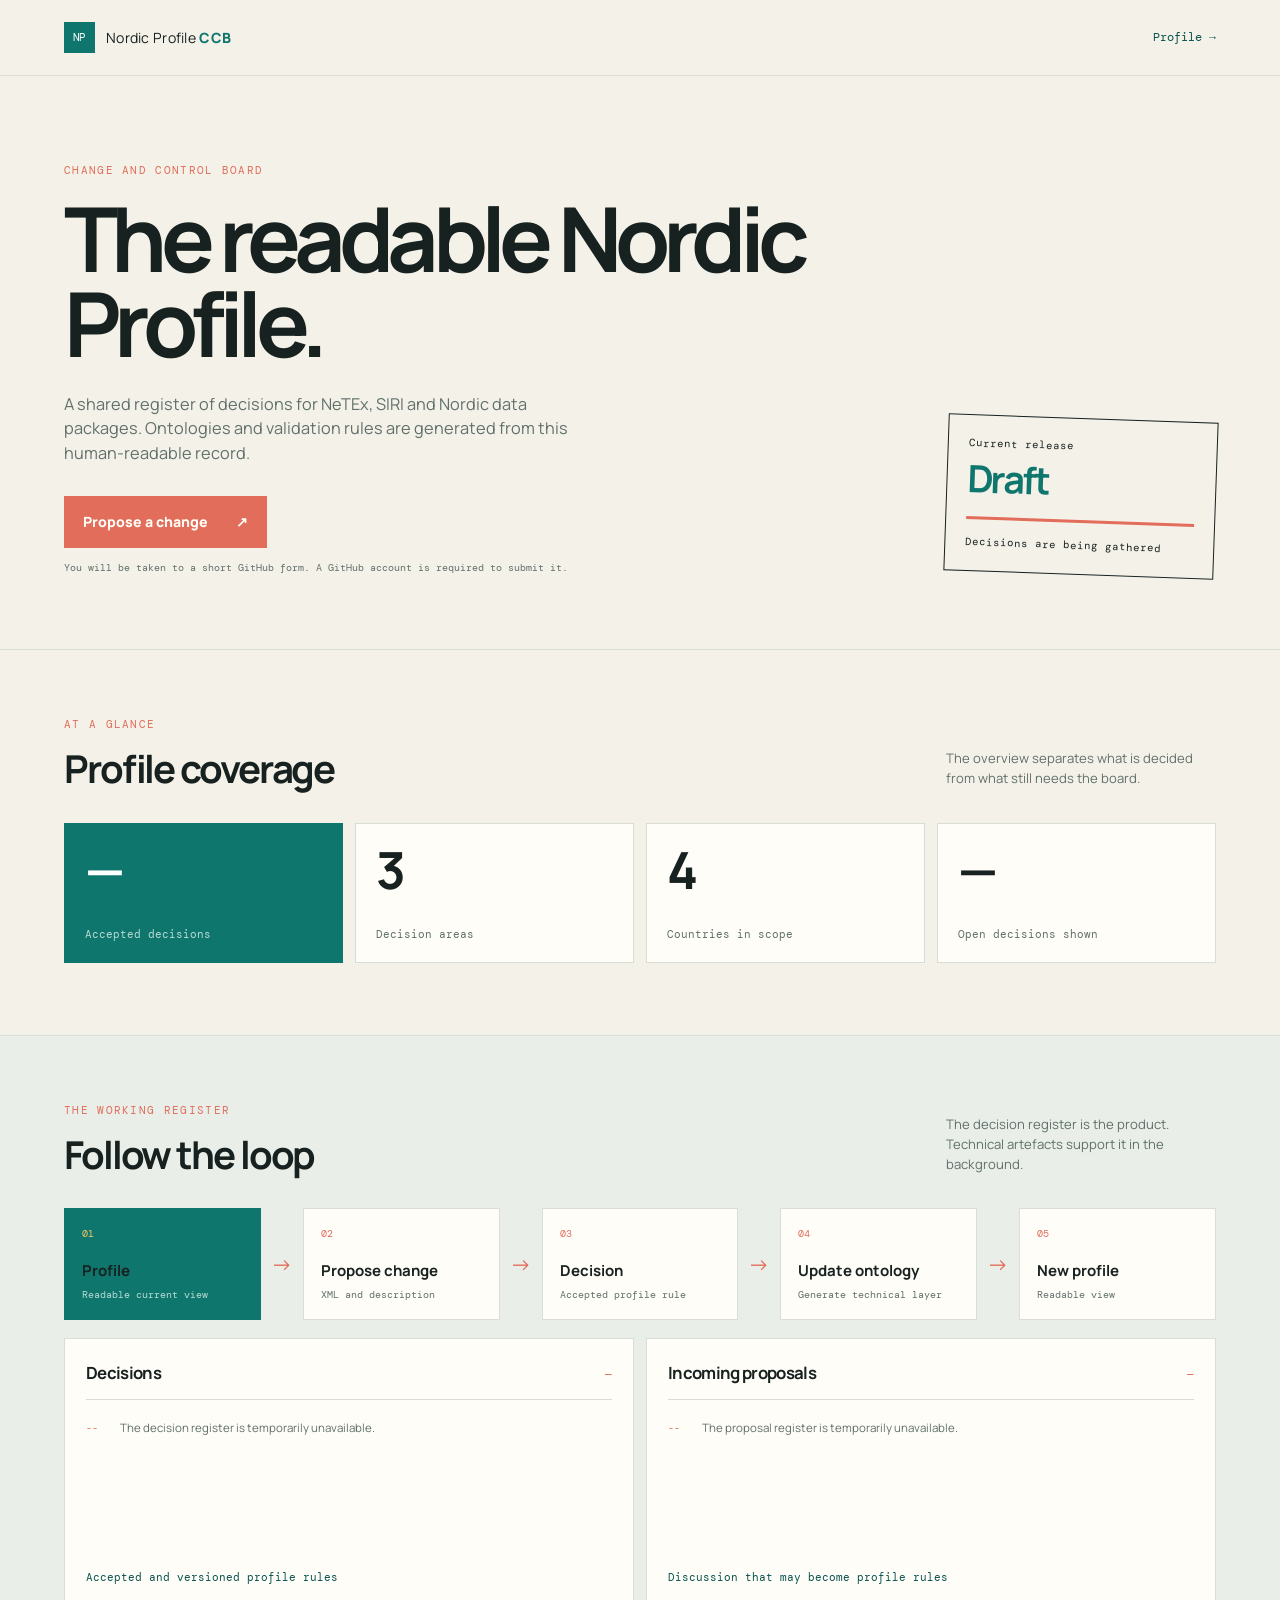
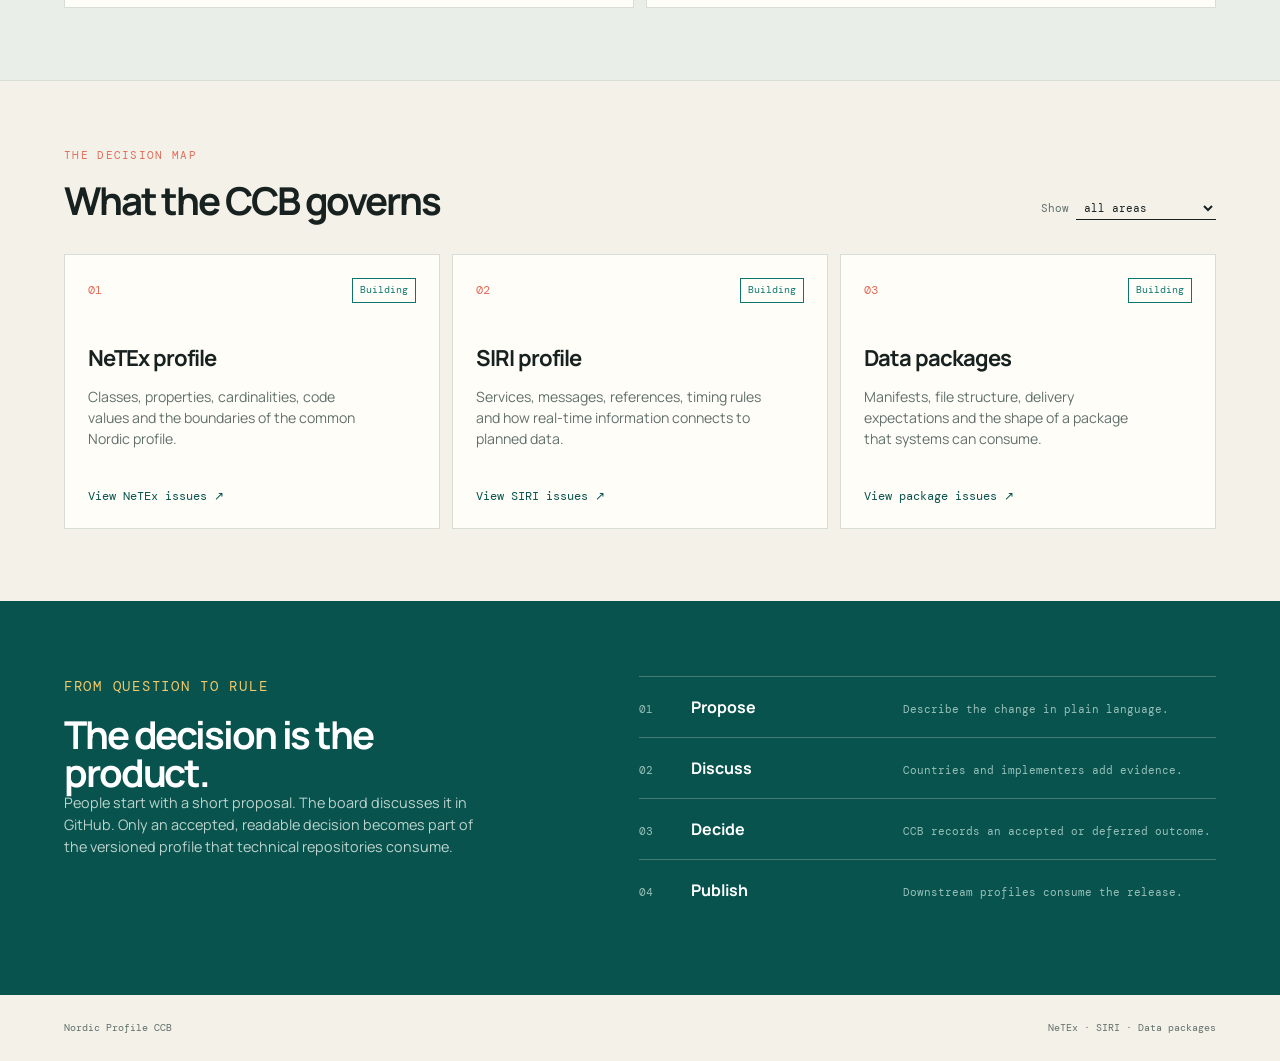
==== commit 12568cbd: "Remove the static Profile layers panel - this site is for the CCB, not general onboarding" ====
--- a/docs/index.html
+++ b/docs/index.html
@@ -98,16 +98,6 @@
           </ul>
           <span class="panel-link panel-link-static">Discussion that may become profile rules</span>
         </article>
-        <article class="register-panel">
-          <div class="panel-heading"><h3>Profile layers</h3><span class="panel-count">04</span></div>
-          <ul class="register-list">
-            <li><span class="list-marker">01</span><span><strong>Standard schema</strong><small>Technical vocabulary and structure</small></span></li>
-            <li><span class="list-marker">02</span><span><strong>European profile</strong><small>Normative source when identified</small></span></li>
-            <li><span class="list-marker">03</span><span><strong>Nordic profile</strong><small>Shared rules decided by the CCB</small></span></li>
-            <li><span class="list-marker">04</span><span><strong>National or local</strong><small>Stricter implementation choices</small></span></li>
-          </ul>
-          <span class="panel-link panel-link-static">Presented here as one readable profile</span>
-        </article>
       </div>
     </section>
 
--- a/docs/styles.css
+++ b/docs/styles.css
@@ -58,7 +58,7 @@
 .loop-step small { color: var(--muted); font-family: var(--mono); font-size: .61rem; margin-top: auto; }
 .loop-step-current small { color: #b7dbd5; }
 .loop-arrow { align-self: center; color: var(--coral); font-size: 1.35rem; }
-.register-grid { display: grid; gap: 12px; grid-template-columns: repeat(3, 1fr); }
+.register-grid { display: grid; gap: 12px; grid-template-columns: repeat(2, 1fr); }
 .register-panel { background: var(--white); border: 1px solid var(--line); display: flex; flex-direction: column; min-height: 270px; padding: 21px; }
 .panel-heading { align-items: baseline; border-bottom: 1px solid var(--line); display: flex; justify-content: space-between; margin-bottom: 5px; padding-bottom: 13px; }
 .panel-heading h3 { font-size: 1.05rem; margin: 0; }
@@ -76,6 +76,21 @@
 .panel-link { color: var(--teal-dark); font-family: var(--mono); font-size: .66rem; margin-top: auto; padding-top: 15px; text-decoration: none; }
 .panel-link:hover { color: var(--coral); }
 .filter-label { color: var(--muted); font-family: var(--mono); font-size: .7rem; }
+
+.proposal-item { display: block; padding: 0; }
+.proposal-toggle { align-items: flex-start; background: none; border: 0; cursor: pointer; display: flex; font: inherit; gap: 12px; padding: 14px 0; text-align: left; width: 100%; }
+.proposal-toggle:hover strong { color: var(--teal); }
+.proposal-toggle[aria-expanded="true"] .list-marker { color: var(--teal); }
+.proposal-detail { border-top: 1px dashed var(--line); margin: 0 0 14px; padding: 12px 0 0 34px; }
+.proposal-description { color: var(--ink); font-size: .74rem; margin: 0 0 10px; white-space: pre-wrap; }
+.proposal-check { background: var(--paper, #f7f5f0); border: 1px solid var(--line); font-family: var(--mono); font-size: .66rem; margin: 0 0 10px; max-height: 260px; overflow: auto; padding: 10px; white-space: pre-wrap; }
+.proposal-cta { color: var(--teal-dark); display: inline-block; font-family: var(--mono); font-size: .68rem; text-decoration: none; }
+.proposal-cta:hover { color: var(--coral); }
+.proposal-loading { color: var(--muted); font-size: .72rem; margin: 0 0 10px; }
+.proposal-actions { align-items: center; display: flex; gap: 16px; flex-wrap: wrap; }
+.proposal-accept { background: var(--ink); border: 0; color: var(--white); cursor: pointer; font-family: var(--mono); font-size: .66rem; padding: 6px 14px; }
+.proposal-accept:hover { background: var(--teal); }
+.proposal-accept-status { color: var(--muted); font-family: var(--mono); font-size: .68rem; margin: 8px 0 0; }
 select { background: transparent; border: 0; border-bottom: 1px solid var(--ink); color: var(--ink); font: inherit; padding: 3px 25px 3px 4px; }
 .area-grid { display: grid; gap: 12px; grid-template-columns: repeat(3, 1fr); }
 .area-card { background: var(--white); border: 1px solid var(--line); display: flex; flex-direction: column; min-height: 275px; padding: 23px; }
@@ -106,7 +121,7 @@
 .profile-tab:hover, .profile-tab.is-active { background: var(--teal); border-color: var(--teal); color: white; }
 .profile-search { color: var(--muted); display: flex; flex-direction: column; font: .62rem var(--mono); gap: 6px; }
 .profile-search input { background: var(--white); border: 1px solid var(--line); color: var(--ink); font: .78rem var(--sans); min-width: 280px; padding: 9px 11px; }
-.profile-summary { display: grid; grid-template-columns: repeat(3, 1fr); gap: 1px; background: var(--line); border-bottom: 1px solid var(--line); }
+.profile-summary { display: grid; grid-template-columns: repeat(2, 1fr); gap: 1px; background: var(--line); border-bottom: 1px solid var(--line); }
 .profile-summary div { background: var(--paper); display: flex; flex-direction: column; padding: 22px 5vw; }
 .profile-summary strong { font-size: 2.1rem; letter-spacing: -.07em; line-height: 1; }
 .profile-summary span { color: var(--muted); font: .64rem var(--mono); margin-top: 9px; }
@@ -135,6 +150,15 @@
 .object-rules strong { color: var(--teal-dark); font: .63rem var(--mono); text-transform: uppercase; }
 .object-rules span { color: var(--muted); font-size: .71rem; }
 .object-rules code { background: transparent; display: inline; font-size: .62rem; padding: 0; }
+.object-fields { border-left: 2px solid var(--teal); display: flex; flex-direction: column; gap: 6px; margin: 16px 0 3px; padding-left: 11px; }
+.object-fields strong { color: var(--teal-dark); font: .63rem var(--mono); text-transform: uppercase; }
+.object-fields span { color: var(--muted); font-size: .71rem; }
+.object-fields code { background: transparent; display: inline; font-size: .62rem; padding: 0; }
+.object-fields .more { color: var(--coral); font-style: italic; }
+.object-structure { border-left: 2px solid var(--muted); display: flex; flex-direction: column; gap: 6px; margin: 16px 0 3px; padding-left: 11px; }
+.object-structure strong { color: var(--teal-dark); font: .63rem var(--mono); text-transform: uppercase; }
+.object-structure span { color: var(--muted); font-size: .71rem; }
+.object-structure code { background: transparent; display: inline; font-size: .62rem; padding: 0; }
 .object-links { display: flex; flex-wrap: wrap; gap: 8px; margin-top: 15px; }
 .object-links a { border-bottom: 1px solid var(--teal); color: var(--teal-dark); font: .63rem var(--mono); text-decoration: none; text-transform: capitalize; }
 .object-links a:hover { border-color: var(--coral); color: var(--coral); }
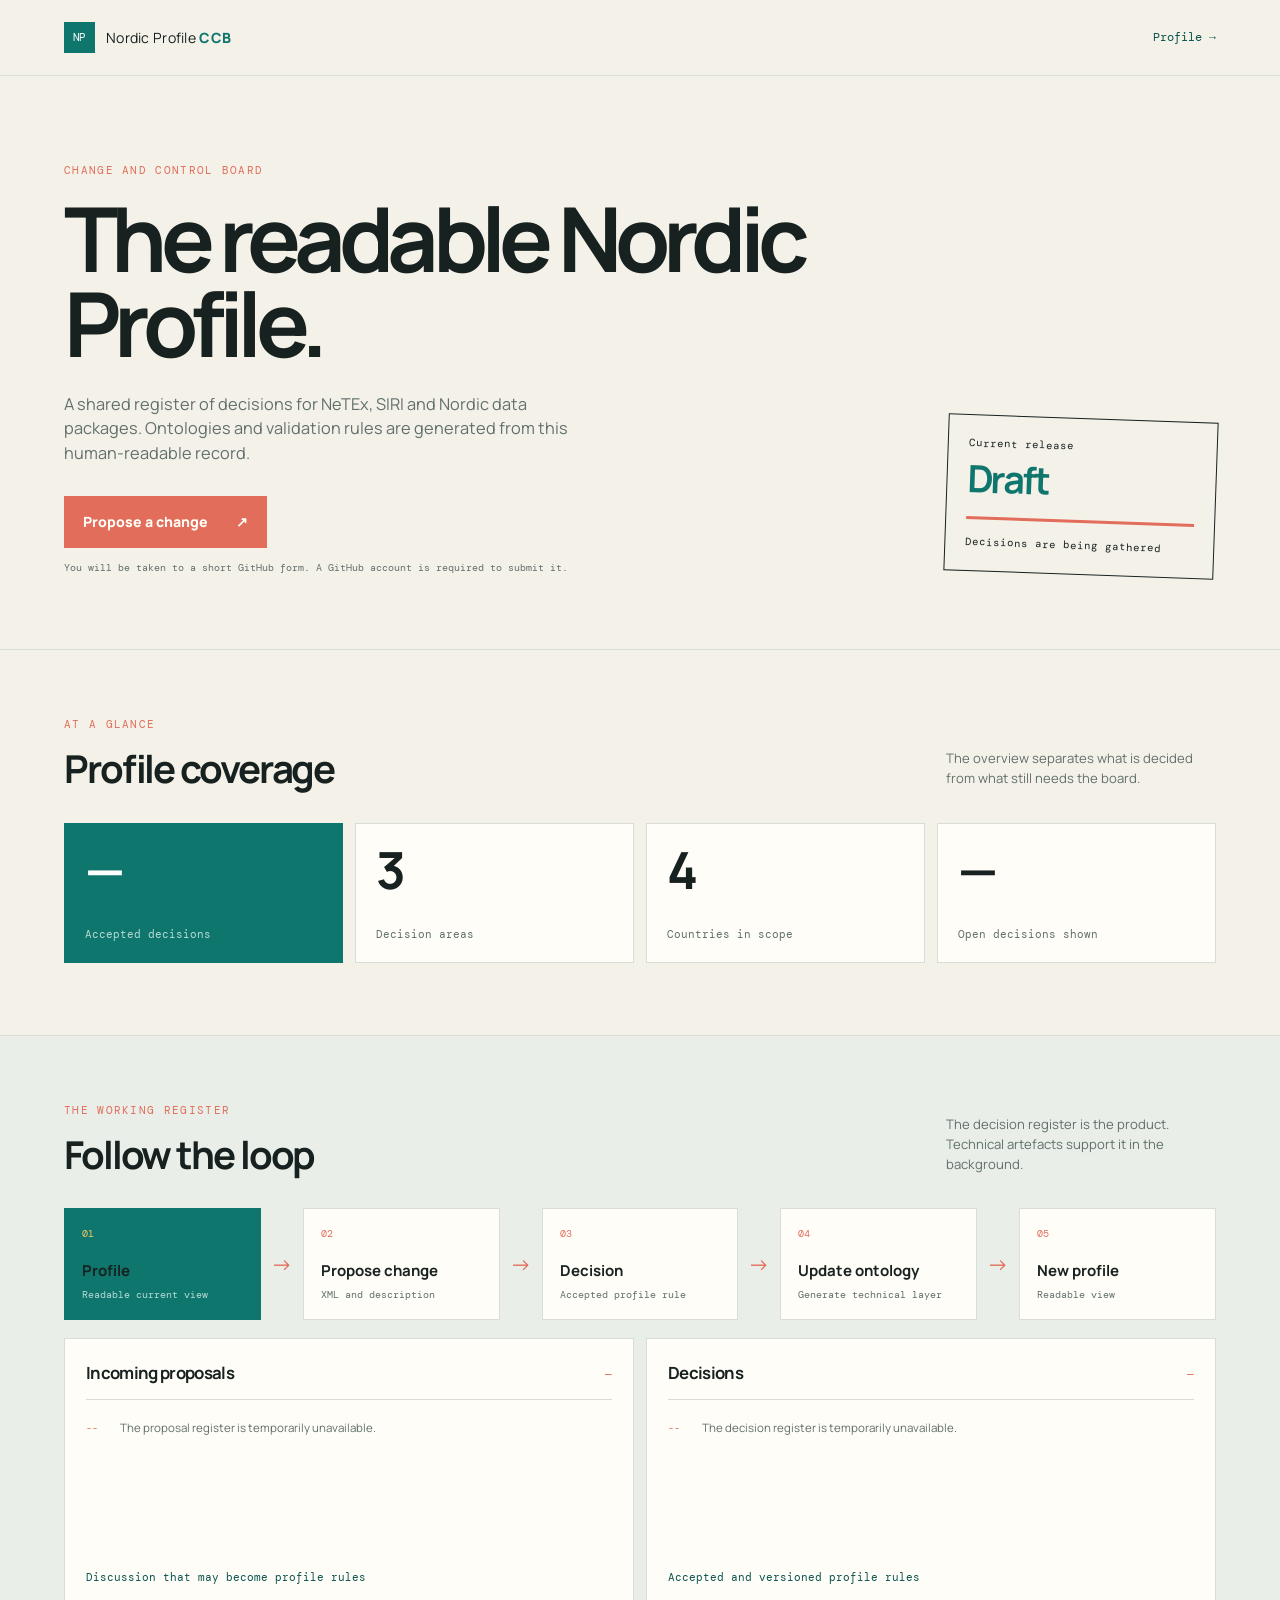
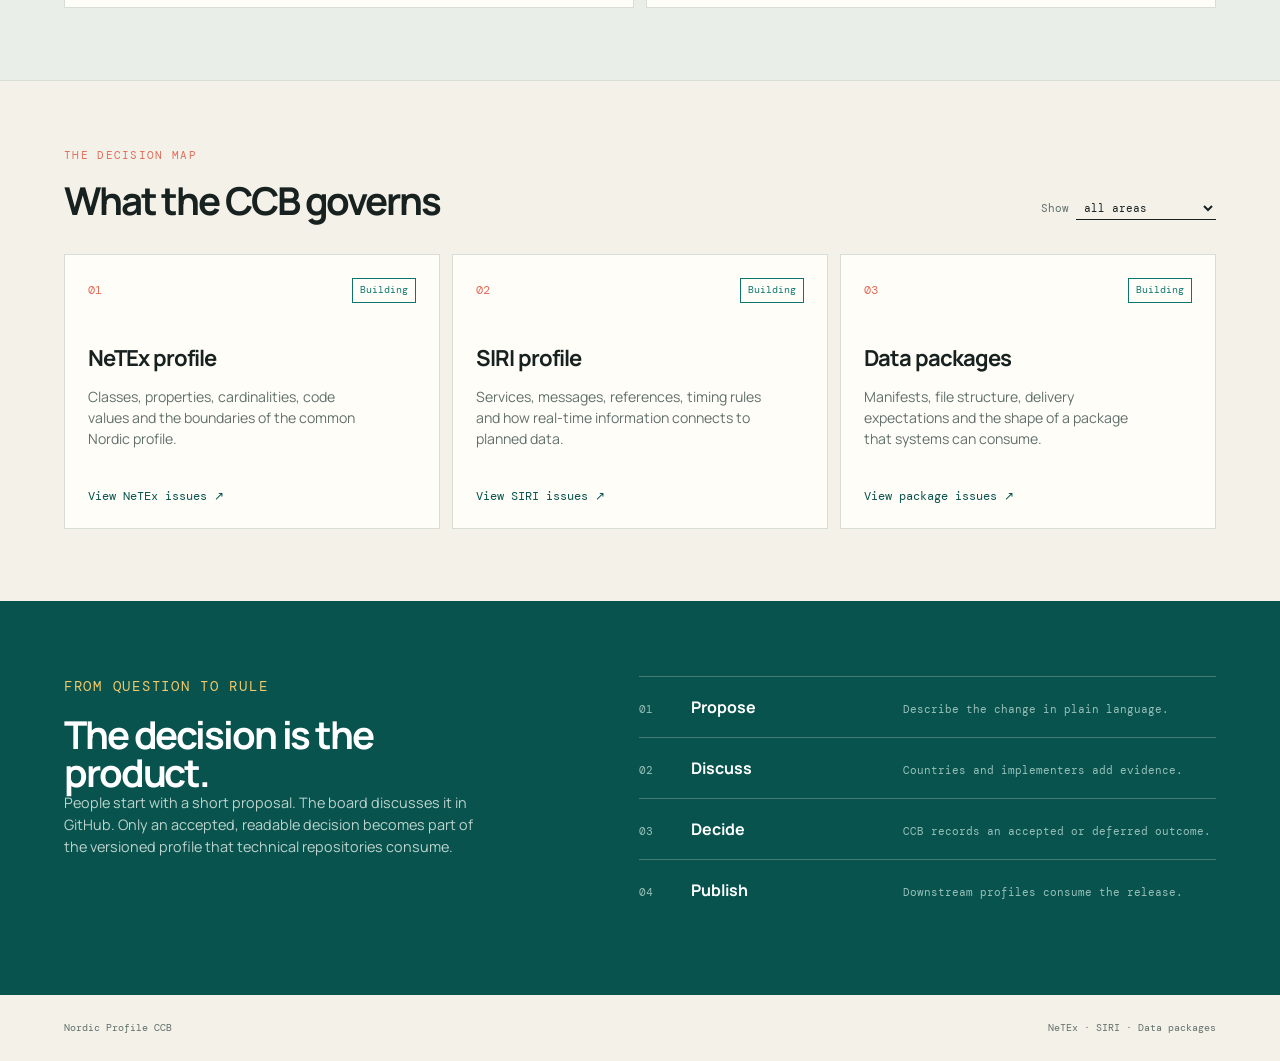
==== commit ad90eb8b: "Order Incoming proposals before Decisions" ====
--- a/docs/index.html
+++ b/docs/index.html
@@ -85,18 +85,18 @@
       </div>
       <div class="register-grid">
         <article class="register-panel">
+          <div class="panel-heading"><h3>Incoming proposals</h3><span class="panel-count" id="issue-count">...</span></div>
+          <ul class="register-list" id="issue-list">
+            <li class="register-empty"><span class="list-marker">--</span><span>Loading current proposals...</span></li>
+          </ul>
+          <span class="panel-link panel-link-static">Discussion that may become profile rules</span>
+        </article>
+        <article class="register-panel">
           <div class="panel-heading"><h3>Decisions</h3><span class="panel-count" id="decision-count">...</span></div>
           <ul class="register-list" id="decision-list">
             <li class="register-empty"><span class="list-marker">--</span><span>Loading the decision register...</span></li>
           </ul>
           <span class="panel-link panel-link-static">Accepted and versioned profile rules</span>
-        </article>
-        <article class="register-panel">
-          <div class="panel-heading"><h3>Incoming proposals</h3><span class="panel-count" id="issue-count">...</span></div>
-          <ul class="register-list" id="issue-list">
-            <li class="register-empty"><span class="list-marker">--</span><span>Loading current proposals...</span></li>
-          </ul>
-          <span class="panel-link panel-link-static">Discussion that may become profile rules</span>
         </article>
       </div>
     </section>
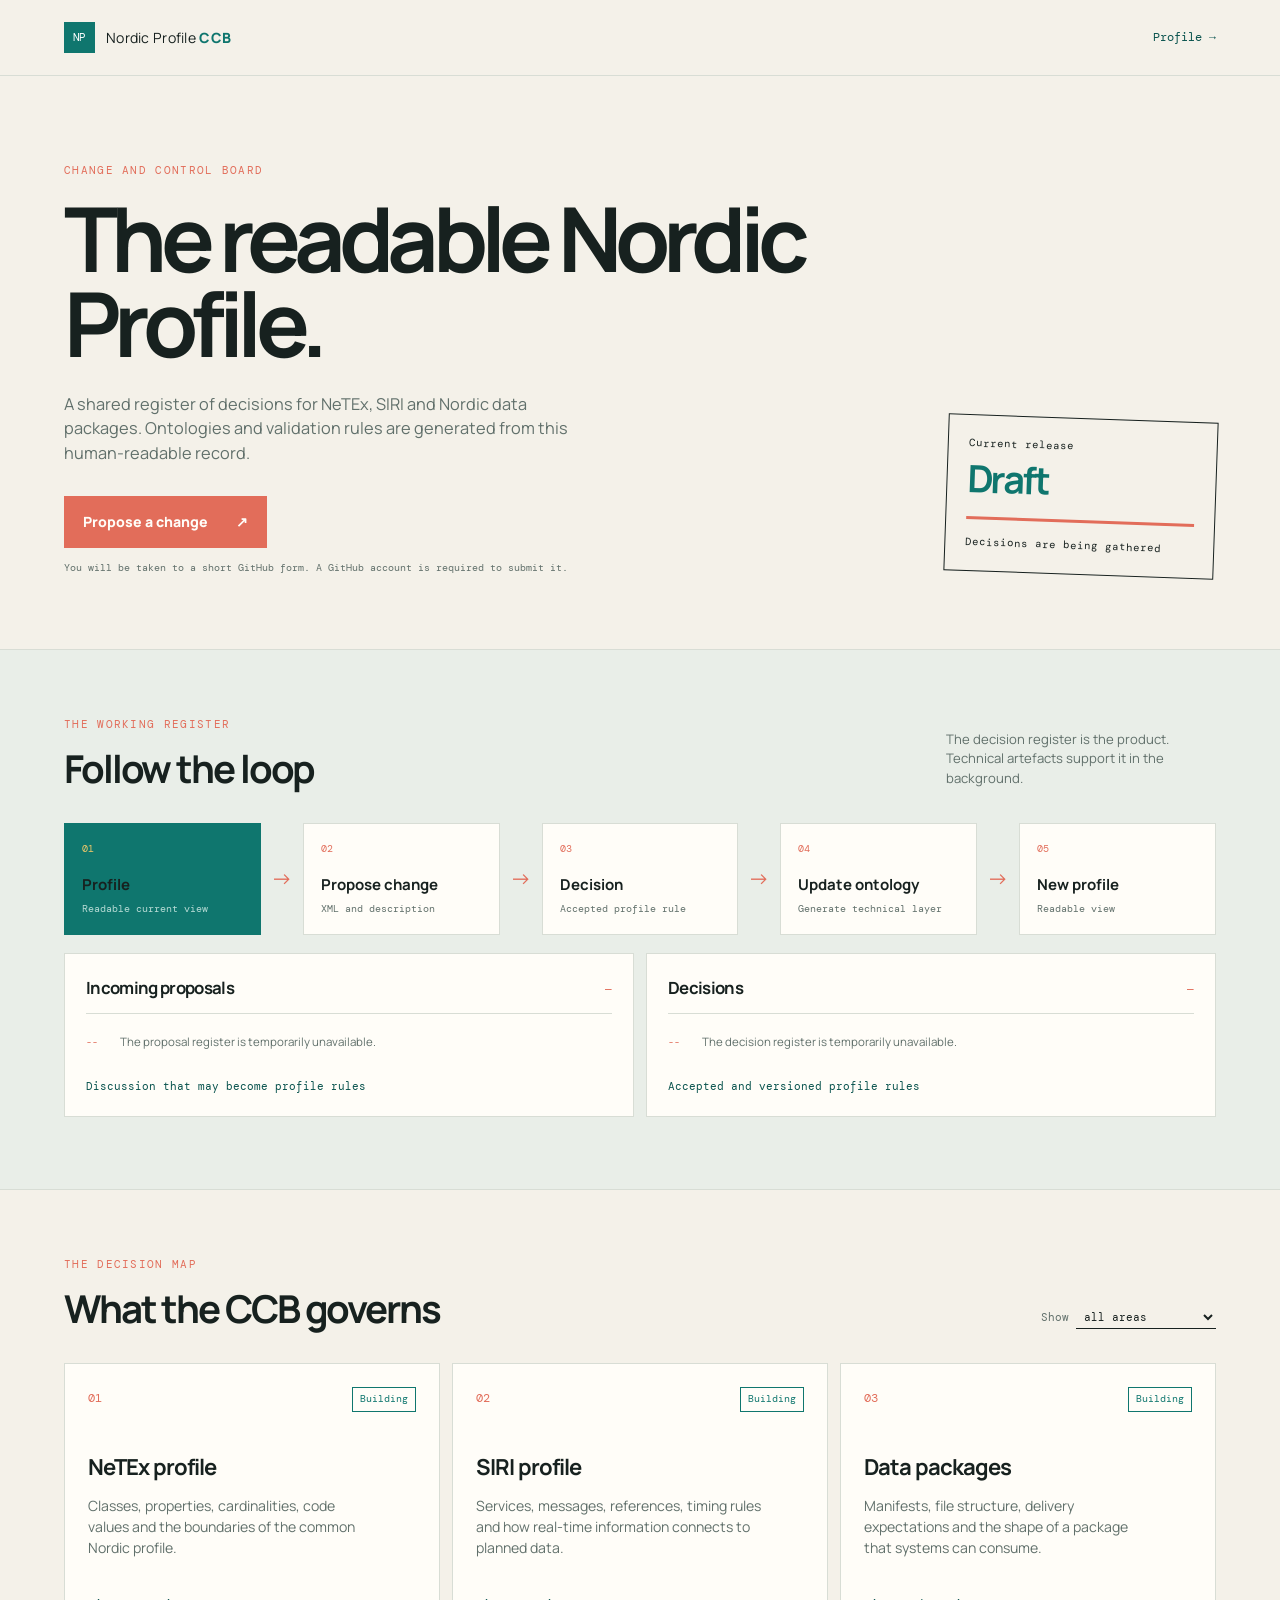
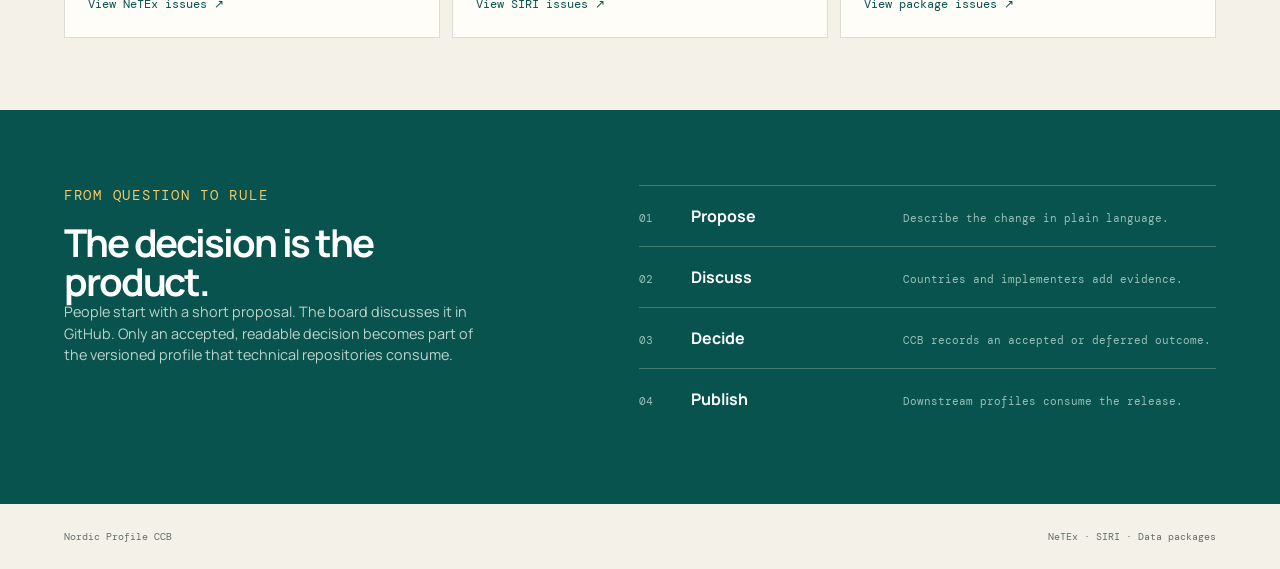
==== commit c20fbadc: "Remove the redundant Profile coverage summary section - its numbers were already shown in the regist" ====
--- a/docs/index.html
+++ b/docs/index.html
@@ -33,34 +33,6 @@
         <strong>Draft</strong>
         <span class="stamp-rule"></span>
         <span>Decisions are being gathered</span>
-      </div>
-    </section>
-
-    <section class="dashboard" aria-labelledby="overview-title">
-      <div class="section-heading">
-        <div>
-          <p class="eyebrow">At a glance</p>
-          <h2 id="overview-title">Profile coverage</h2>
-        </div>
-        <p class="section-note">The overview separates what is decided from what still needs the board.</p>
-      </div>
-      <div class="summary-grid">
-        <article class="summary-card summary-card-accent">
-          <span class="summary-number" id="accepted-count">...</span>
-          <span class="summary-label">Accepted decisions</span>
-        </article>
-        <article class="summary-card">
-          <span class="summary-number">3</span>
-          <span class="summary-label">Decision areas</span>
-        </article>
-        <article class="summary-card">
-          <span class="summary-number">4</span>
-          <span class="summary-label">Countries in scope</span>
-        </article>
-        <article class="summary-card">
-          <span class="summary-number" id="open-count">...</span>
-          <span class="summary-label">Open decisions shown</span>
-        </article>
       </div>
     </section>
 
--- a/docs/styles.css
+++ b/docs/styles.css
@@ -40,12 +40,6 @@
 .dashboard, .workspace, .areas { border-top: 1px solid var(--line); padding: 66px 5vw 72px; }
 .section-heading { align-items: end; display: flex; justify-content: space-between; margin-bottom: 34px; }
 .section-note { color: var(--muted); font-size: .82rem; margin: 0; max-width: 270px; }
-.summary-grid { display: grid; gap: 12px; grid-template-columns: repeat(4, 1fr); }
-.summary-card { background: var(--white); border: 1px solid var(--line); display: flex; flex-direction: column; min-height: 140px; padding: 20px; }
-.summary-card-accent { background: var(--teal); border-color: var(--teal); color: white; }
-.summary-number { font-size: 3.2rem; font-weight: 700; letter-spacing: -.08em; line-height: 1; }
-.summary-label { color: var(--muted); font-family: var(--mono); font-size: .67rem; margin-top: auto; }
-.summary-card-accent .summary-label { color: #b7dbd5; }
 .workspace { background: #e9eee8; }
 .loop-strip { align-items: stretch; display: grid; gap: 10px; grid-template-columns: 1fr auto 1fr auto 1fr auto 1fr auto 1fr; margin-bottom: 18px; }
 .loop-step { background: var(--white); border: 1px solid var(--line); display: flex; flex-direction: column; min-height: 112px; padding: 17px; }
@@ -58,8 +52,8 @@
 .loop-step small { color: var(--muted); font-family: var(--mono); font-size: .61rem; margin-top: auto; }
 .loop-step-current small { color: #b7dbd5; }
 .loop-arrow { align-self: center; color: var(--coral); font-size: 1.35rem; }
-.register-grid { display: grid; gap: 12px; grid-template-columns: repeat(2, 1fr); }
-.register-panel { background: var(--white); border: 1px solid var(--line); display: flex; flex-direction: column; min-height: 270px; padding: 21px; }
+.register-grid { align-items: start; display: grid; gap: 12px; grid-template-columns: repeat(2, 1fr); }
+.register-panel { background: var(--white); border: 1px solid var(--line); display: flex; flex-direction: column; min-height: 140px; padding: 21px; }
 .panel-heading { align-items: baseline; border-bottom: 1px solid var(--line); display: flex; justify-content: space-between; margin-bottom: 5px; padding-bottom: 13px; }
 .panel-heading h3 { font-size: 1.05rem; margin: 0; }
 .panel-count { color: var(--coral); font-family: var(--mono); font-size: .68rem; }
@@ -191,7 +185,6 @@
   .dashboard, .workspace, .areas { padding: 50px 6vw; }
   .section-heading { align-items: start; display: block; }
   .section-note { margin-top: 18px; }
-  .summary-grid { grid-template-columns: repeat(2, 1fr); }
   .loop-strip { gap: 0; grid-template-columns: 1fr; }
   .loop-arrow { display: none; }
   .loop-step { min-height: 92px; }
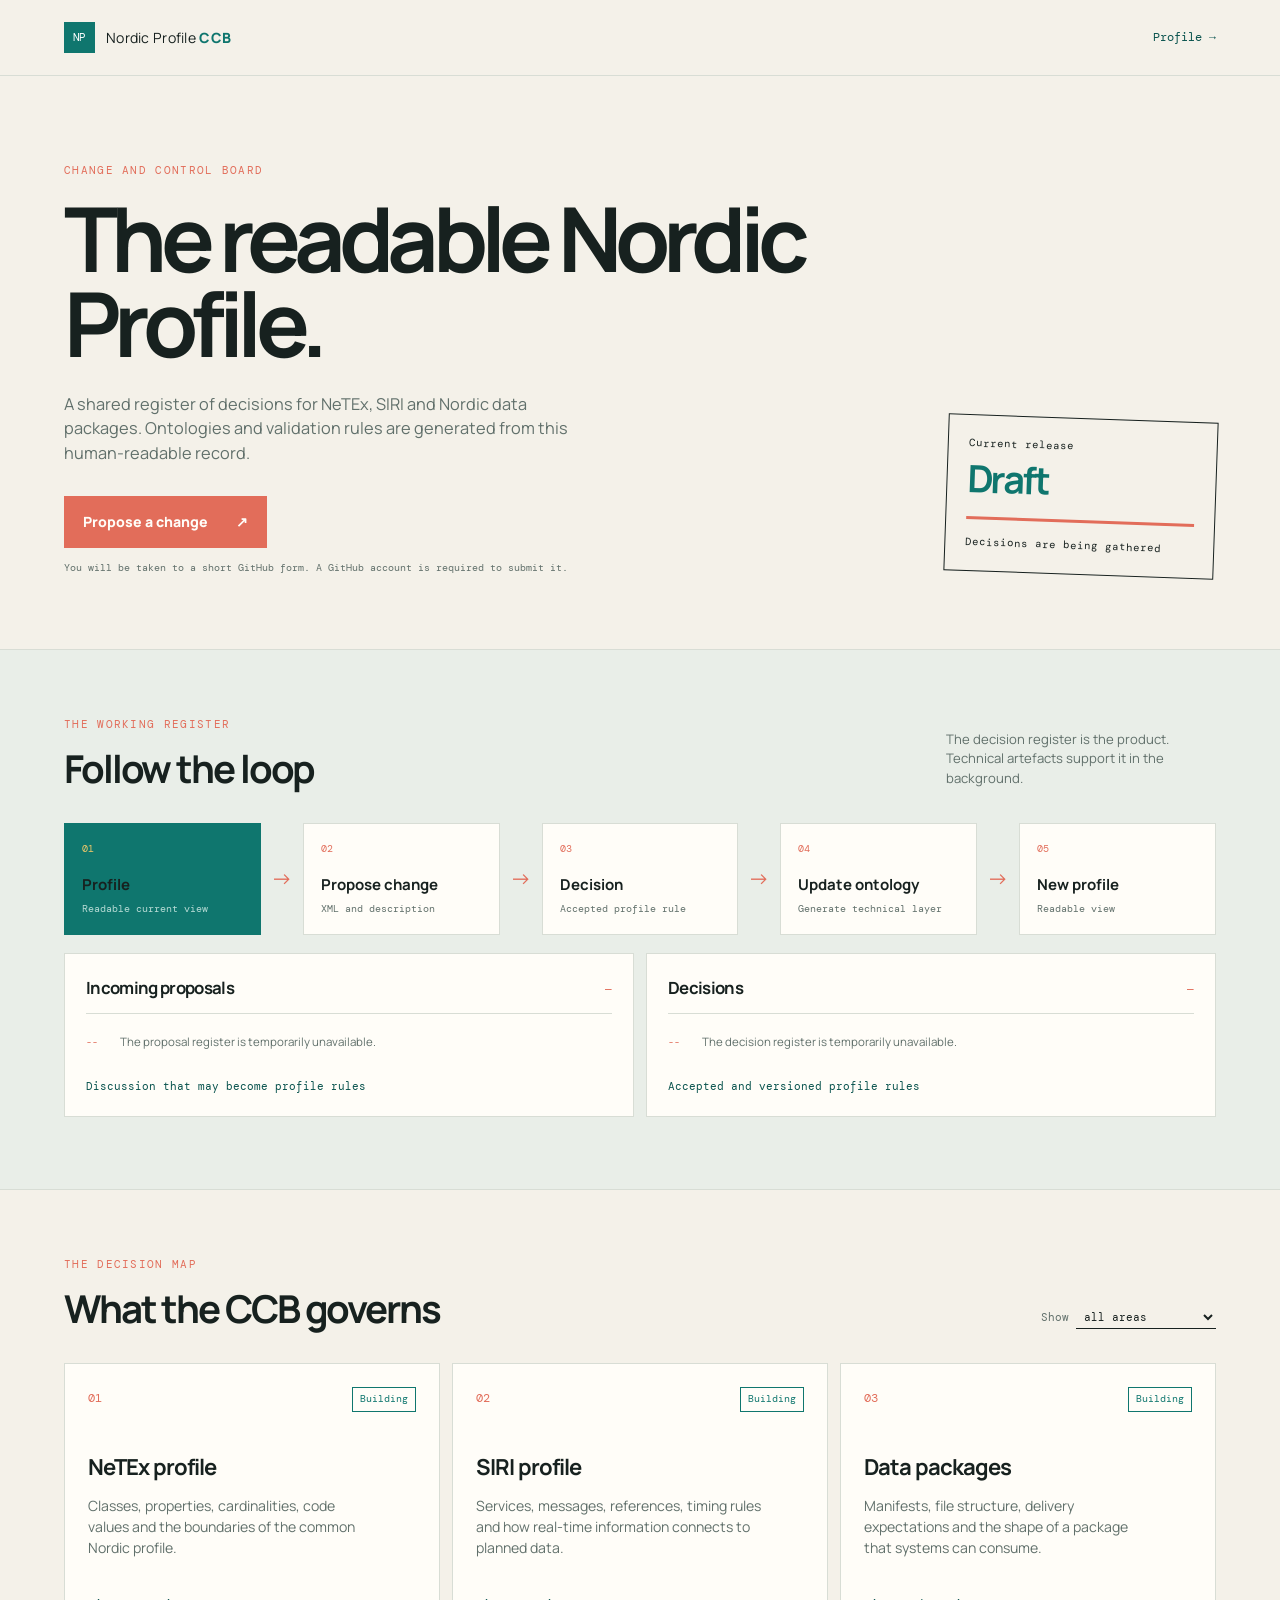
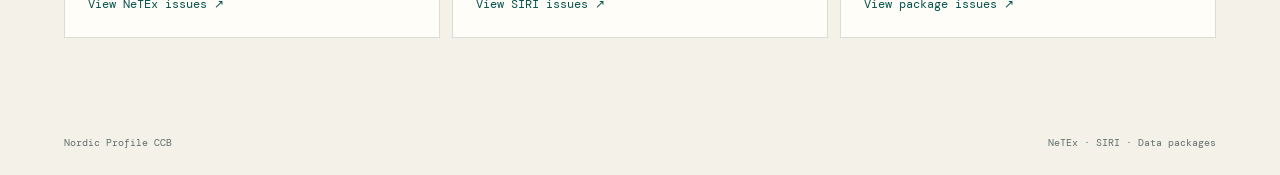
==== commit 7767bb7c: "Remove the how-it-works section - it restated loop-strip's process without loop-strip's links" ====
--- a/docs/index.html
+++ b/docs/index.html
@@ -103,20 +103,6 @@
       </div>
       <div class="empty-state" id="empty-state" hidden>No decision areas match this filter.</div>
     </section>
-
-    <section class="how-it-works" aria-labelledby="flow-title">
-      <div class="flow-intro">
-        <p class="eyebrow">From question to rule</p>
-        <h2 id="flow-title">The decision is the product.</h2>
-        <p>People start with a short proposal. The board discusses it in GitHub. Only an accepted, readable decision becomes part of the versioned profile that technical repositories consume.</p>
-      </div>
-      <ol class="flow-list">
-        <li><span>01</span><strong>Propose</strong><small>Describe the change in plain language.</small></li>
-        <li><span>02</span><strong>Discuss</strong><small>Countries and implementers add evidence.</small></li>
-        <li><span>03</span><strong>Decide</strong><small>CCB records an accepted or deferred outcome.</small></li>
-        <li><span>04</span><strong>Publish</strong><small>Downstream profiles consume the release.</small></li>
-      </ol>
-    </section>
   </main>
 
   <footer class="footer"><span>Nordic Profile CCB</span><span>NeTEx · SIRI · Data packages</span></footer>
--- a/docs/styles.css
+++ b/docs/styles.css
@@ -95,14 +95,6 @@
 .status-pill { border: 1px solid currentColor; font-family: var(--mono); font-size: .62rem; padding: 4px 7px; }
 .status-draft { color: var(--teal); }
 .empty-state { color: var(--muted); padding: 30px 0 0; }
-.how-it-works { background: var(--teal-dark); color: white; display: grid; gap: 8vw; grid-template-columns: .9fr 1.1fr; padding: 75px 5vw; }
-.how-it-works .eyebrow { color: var(--yellow); }
-.how-it-works h2 { max-width: 450px; }
-.how-it-works p { color: #bdd3cd; font-size: .9rem; max-width: 430px; }
-.flow-list { list-style: none; margin: 0; padding: 0; }
-.flow-list li { align-items: baseline; border-top: 1px solid #467b74; display: grid; gap: 17px; grid-template-columns: 35px 1fr 1.6fr; padding: 18px 0; }
-.flow-list span, .flow-list small { color: #98c0b9; font-family: var(--mono); font-size: .66rem; }
-.flow-list strong { font-size: 1rem; }
 .footer { color: var(--muted); display: flex; font-family: var(--mono); font-size: .65rem; justify-content: space-between; margin: 0 auto; max-width: 1280px; padding: 25px 5vw; }
 .profile-hero { align-items: end; display: grid; gap: 8vw; grid-template-columns: minmax(0, 1fr) 270px; padding: 76px 5vw 65px; }
 .profile-hero h1 { margin-bottom: 24px; }
@@ -191,10 +183,6 @@
   .loop-step + .loop-step { border-top: 0; }
   .register-grid { grid-template-columns: 1fr; }
   .area-grid { grid-template-columns: 1fr; }
-  .how-it-works { display: block; padding: 56px 6vw; }
-  .flow-list { margin-top: 42px; }
-  .flow-list li { grid-template-columns: 30px 1fr; }
-  .flow-list small { grid-column: 2; margin-top: -12px; }
   .footer { display: block; padding: 23px 6vw; }
   .footer span { display: block; margin-bottom: 8px; }
 }
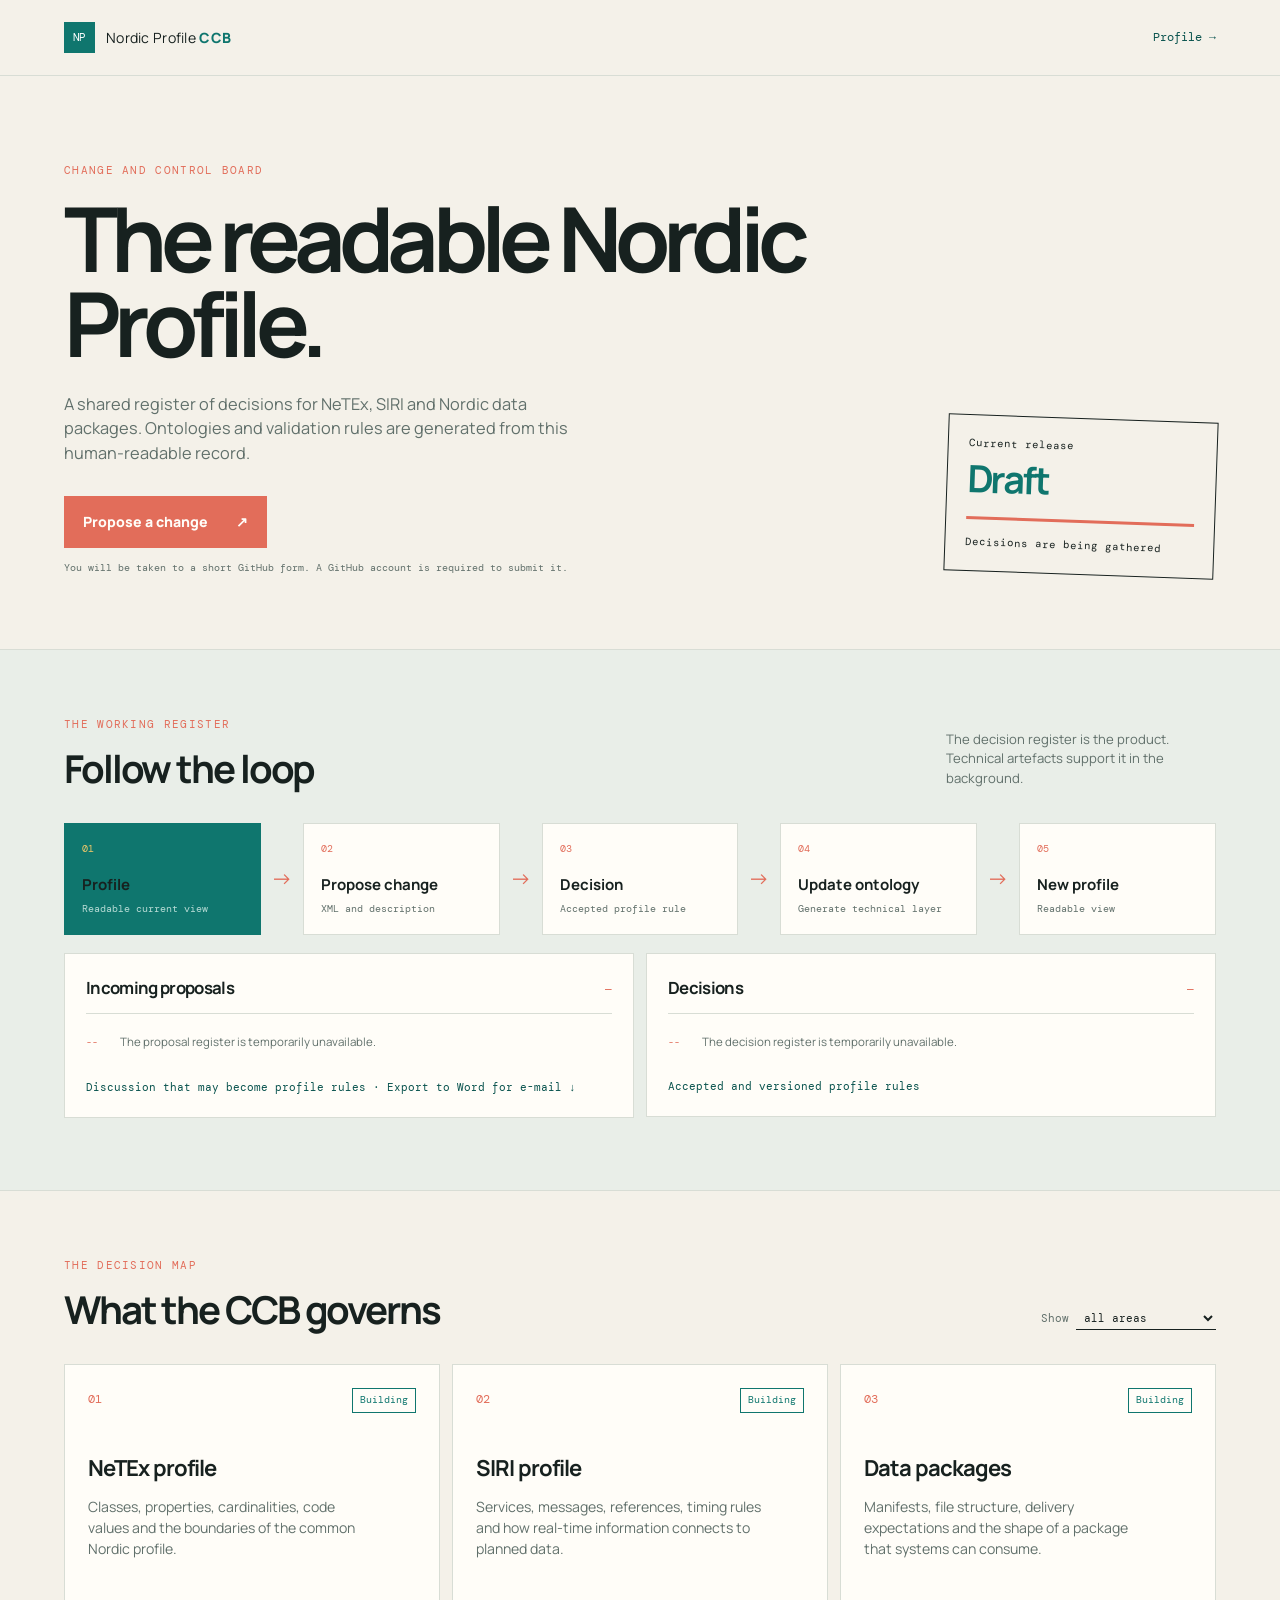
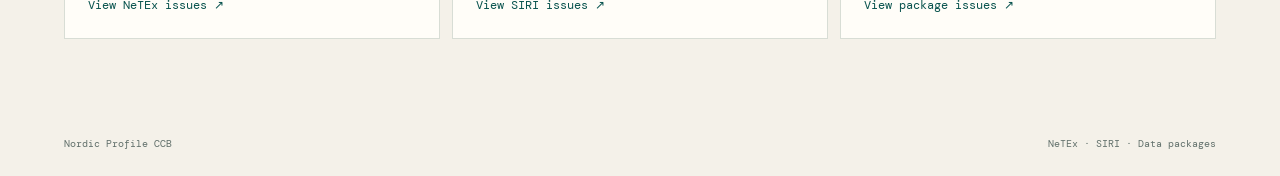
==== commit 0284c00c: "Add export page: select change requests and download them as a Word document" ====
--- a/docs/index.html
+++ b/docs/index.html
@@ -61,7 +61,7 @@
           <ul class="register-list" id="issue-list">
             <li class="register-empty"><span class="list-marker">--</span><span>Loading current proposals...</span></li>
           </ul>
-          <span class="panel-link panel-link-static">Discussion that may become profile rules</span>
+          <span class="panel-link panel-link-static">Discussion that may become profile rules · <a class="proposal-cta" href="export.html">Export to Word for e-mail <span aria-hidden="true">↓</span></a></span>
         </article>
         <article class="register-panel">
           <div class="panel-heading"><h3>Decisions</h3><span class="panel-count" id="decision-count">...</span></div>
--- a/docs/styles.css
+++ b/docs/styles.css
@@ -85,6 +85,16 @@
 .proposal-accept { background: var(--ink); border: 0; color: var(--white); cursor: pointer; font-family: var(--mono); font-size: .66rem; padding: 6px 14px; }
 .proposal-accept:hover { background: var(--teal); }
 .proposal-accept-status { color: var(--muted); font-family: var(--mono); font-size: .68rem; margin: 8px 0 0; }
+.export-toolbar { align-items: end; display: flex; flex-wrap: wrap; gap: 22px; margin-bottom: 14px; }
+.export-search input { background: var(--white); border: 1px solid var(--line); color: var(--ink); font: .78rem var(--sans); margin-left: 6px; min-width: 220px; padding: 6px 9px; }
+.export-buttons { display: flex; gap: 8px; margin-left: auto; }
+.export-secondary { background: var(--white); border: 1px solid var(--line); cursor: pointer; font: .66rem var(--mono); padding: 6px 12px; }
+.export-secondary:hover { border-color: var(--teal); color: var(--teal); }
+.export-item { align-items: flex-start; cursor: pointer; display: flex; gap: 12px; width: 100%; }
+.export-item input { accent-color: var(--teal); margin-top: 3px; }
+.export-footer { align-items: center; display: flex; flex-wrap: wrap; gap: 22px; margin-top: 18px; }
+.export-run { border: 0; cursor: pointer; font-family: inherit; margin-top: 0; }
+.export-run:disabled { background: var(--line); color: var(--muted); cursor: not-allowed; }
 select { background: transparent; border: 0; border-bottom: 1px solid var(--ink); color: var(--ink); font: inherit; padding: 3px 25px 3px 4px; }
 .area-grid { display: grid; gap: 12px; grid-template-columns: repeat(3, 1fr); }
 .area-card { background: var(--white); border: 1px solid var(--line); display: flex; flex-direction: column; min-height: 275px; padding: 23px; }
